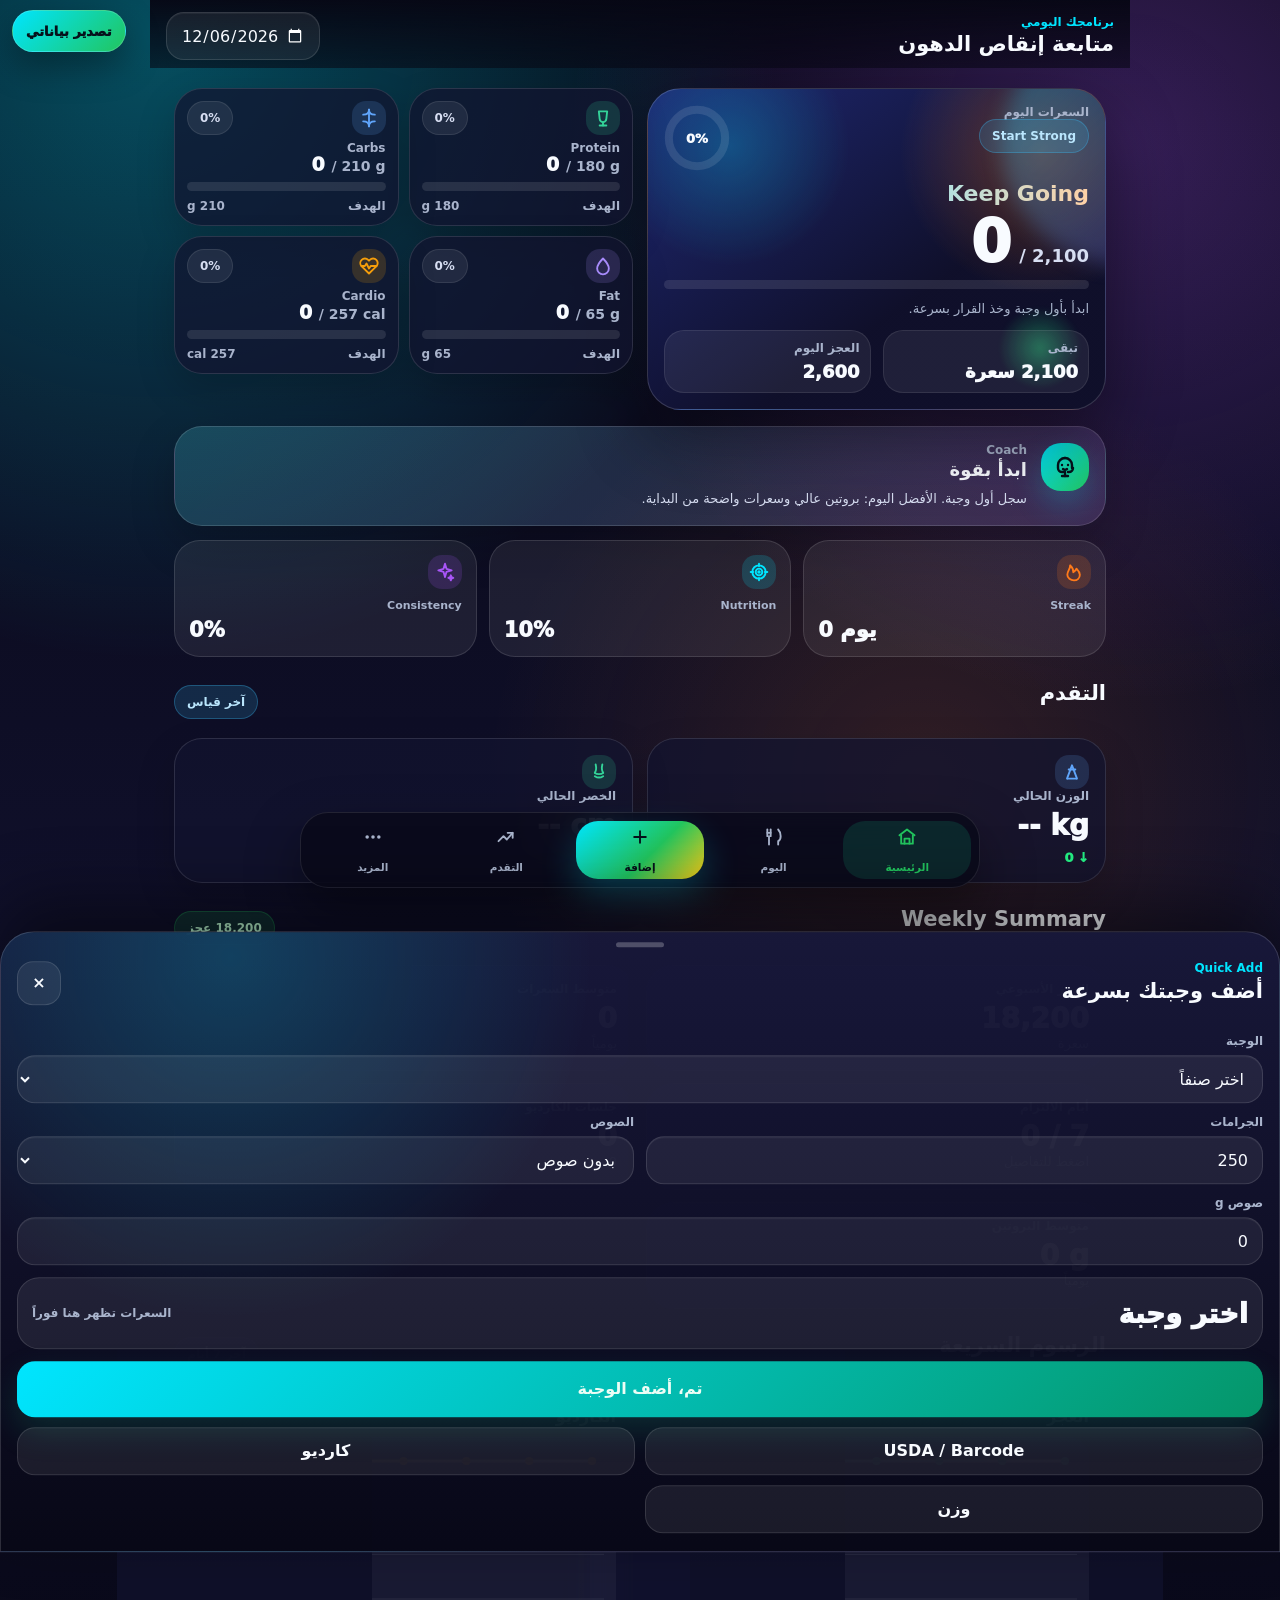
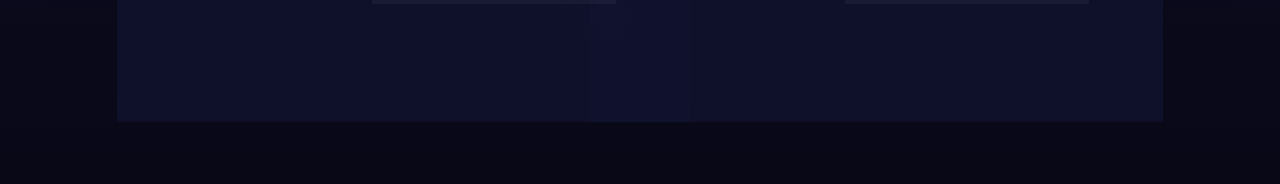
==== index.html @ 45a2acde "Add safe backup replace import" ====
<!doctype html>
<html lang="ar" dir="rtl">
  <head>
    <meta charset="UTF-8" />
    <meta name="viewport" content="width=device-width, initial-scale=1.0" />
    <meta name="theme-color" content="#070714" />
    <meta name="apple-mobile-web-app-capable" content="yes" />
    <meta name="apple-mobile-web-app-title" content="Fat Loss Coach" />
    <title>متابعة إنقاص الدهون</title>
    <link rel="manifest" href="./manifest.webmanifest" />
    <link rel="stylesheet" href="./styles.css?v=safe-replace-import-1" />
    <style>
      .emergency-export {
        position: fixed;
        top: max(10px, env(safe-area-inset-top));
        left: 12px;
        z-index: 20;
        min-height: 42px;
        border: 1px solid rgba(255, 255, 255, 0.18);
        border-radius: 999px;
        padding: 9px 13px;
        background: linear-gradient(135deg, #00e5ff, #22c55e);
        color: #06111b;
        font: inherit;
        font-size: 13px;
        font-weight: 950;
        box-shadow: 0 14px 34px rgba(0, 0, 0, 0.34);
      }
    </style>
  </head>
  <body>
    <button id="emergencyExportBtn" class="emergency-export" type="button">تصدير بياناتي</button>
    <div class="app-shell">
      <header class="topbar">
        <div>
          <p class="eyebrow">برنامجك اليومي</p>
          <h1>متابعة إنقاص الدهون</h1>
        </div>
        <input id="activeDate" class="date-picker" type="date" />
      </header>

      <main>
        <section id="dashboard" class="view active"></section>
        <section id="food-log" class="view"></section>
        <section id="add" class="view"></section>
        <section id="progress" class="view"></section>
        <section id="settings" class="view"></section>
        <section id="ai-coach" class="view"></section>
      </main>

      <nav class="bottom-nav" aria-label="التنقل الرئيسي">
        <button class="nav-item active" data-view="dashboard" title="الرئيسية">
          <span data-icon="home"></span><small>الرئيسية</small>
        </button>
        <button class="nav-item" data-view="food-log" title="الأكل">
          <span data-icon="utensils"></span><small>اليوم</small>
        </button>
        <button class="nav-item add-tab" data-action="open-quick-add" title="إضافة">
          <span data-icon="plus"></span><small>إضافة</small>
        </button>
        <button class="nav-item" data-view="progress" title="التقدم">
          <span data-icon="trending"></span><small>التقدم</small>
        </button>
        <button class="nav-item" data-view="settings" title="الإعدادات">
          <span data-icon="more"></span><small>المزيد</small>
        </button>
      </nav>
    </div>

    <div class="sheet-backdrop" id="quickAddBackdrop" aria-hidden="true"></div>
    <aside class="quick-sheet" id="quickAddSheet" aria-label="إضافة سريعة">
      <div class="sheet-handle"></div>
      <div class="sheet-head">
        <div>
          <p class="eyebrow">Quick Add</p>
          <h2>أضف وجبتك بسرعة</h2>
        </div>
        <button class="btn icon secondary" type="button" data-action="close-quick-add" title="إغلاق">×</button>
      </div>
      <form id="quickFoodForm" class="sheet-form">
        <div class="field">
          <label>الوجبة</label>
          <select class="select" name="source" id="quickSource"></select>
        </div>
        <div class="two-cols">
          <div class="field">
            <label>الجرامات</label>
            <input class="input quick-grams" name="grams" type="number" min="1" step="1" value="250" />
          </div>
          <div class="field">
            <label>الصوص</label>
            <select class="select" name="sauceId" id="quickSauce"></select>
          </div>
        </div>
        <div class="field">
          <label>صوص g</label>
          <input class="input" name="sauceGrams" type="number" min="0" step="1" value="0" />
        </div>
        <div class="quick-preview" id="quickPreview"></div>
        <button class="btn sheet-primary" type="submit">تم، أضف الوجبة</button>
      </form>
      <div class="sheet-shortcuts">
        <button class="btn secondary" type="button" data-action="quick-food-search">USDA / Barcode</button>
        <button class="btn secondary" type="button" data-action="quick-cardio">كارديو</button>
        <button class="btn secondary" type="button" data-action="quick-weight">وزن</button>
      </div>
    </aside>

    <template id="cardTemplate">
      <article class="metric-card">
        <span class="metric-label"></span>
        <strong class="metric-value"></strong>
        <small class="metric-note"></small>
      </article>
    </template>

    <script src="./services/usda.service.js"></script>
    <script src="./services/barcode.service.js"></script>
    <script src="./services/openai.service.js"></script>
    <script>
      (function setupEmergencyExport() {
        const STORAGE_KEY = "fatLossDashboard.v1";
        const SETTINGS_KEY = "fatLossDashboard.settings.v1";
        const BACKUP_KEY = "fatLossDashboard.backups.v1";
        const button = document.getElementById("emergencyExportBtn");

        function safeParse(raw) {
          try {
            return raw ? JSON.parse(raw) : null;
          } catch {
            return null;
          }
        }

        function countItems(state, key) {
          return Array.isArray(state?.[key]) ? state[key].length : 0;
        }

        function buildEmergencyPayload() {
          const state = safeParse(localStorage.getItem(STORAGE_KEY));
          const settings = safeParse(localStorage.getItem(SETTINGS_KEY));
          const backups = safeParse(localStorage.getItem(BACKUP_KEY));
          const rawLocalStorage = {};
          for (let index = 0; index < localStorage.length; index += 1) {
            const key = localStorage.key(index);
            if (key && key.includes("fatLossDashboard")) rawLocalStorage[key] = localStorage.getItem(key);
          }
          return {
            app: "healthtrackker",
            exportType: "emergency-home-screen-export",
            exportedAt: new Date().toISOString(),
            origin: location.origin,
            counts: {
              foods: countItems(state, "foods"),
              sauces: countItems(state, "sauces"),
              meals: countItems(state, "meals"),
              foodLogs: countItems(state, "foodLogs"),
              cardioLogs: countItems(state, "cardioLogs"),
              progressLogs: countItems(state, "progressLogs"),
              savedDays: countItems(state, "savedDays")
            },
            state,
            settings,
            backups,
            rawLocalStorage
          };
        }

        function downloadText(filename, text) {
          const blob = new Blob([text], { type: "application/json" });
          const url = URL.createObjectURL(blob);
          const link = document.createElement("a");
          link.href = url;
          link.download = filename;
          document.body.appendChild(link);
          link.click();
          link.remove();
          URL.revokeObjectURL(url);
        }

        async function copyText(text) {
          try {
            await navigator.clipboard.writeText(text);
            alert("تم نسخ بياناتك. أرسلها الآن.");
          } catch {
            const textarea = document.createElement("textarea");
            textarea.value = text;
            document.body.appendChild(textarea);
            textarea.focus();
            textarea.select();
            document.execCommand("copy");
            textarea.remove();
            alert("تم تجهيز بياناتك للنسخ.");
          }
        }

        button?.addEventListener("click", async () => {
          const payload = buildEmergencyPayload();
          const total = payload.counts.foodLogs + payload.counts.cardioLogs + payload.counts.progressLogs + payload.counts.meals;
          const text = JSON.stringify(payload, null, 2);
          const filename = `healthtrackker-emergency-${new Date().toISOString().slice(0, 10)}.json`;

          if (!payload.state || total === 0) {
            alert("هذا المكان لا يحتوي بيانات محفوظة. افتح الزر من أيقونة التطبيق التي تظهر فيها بياناتك.");
            return;
          }

          const file = new File([text], filename, { type: "application/json" });
          if (navigator.canShare?.({ files: [file] })) {
            try {
              await navigator.share({ title: "Healthtrackker backup", text: "نسخة بيانات Healthtrackker", files: [file] });
              return;
            } catch {}
          }

          try {
            downloadText(filename, text);
          } catch {
            await copyText(text);
          }
        });
      })();
    </script>
    <script>
      Promise.all([
        "serviceWorker" in navigator
          ? navigator.serviceWorker.getRegistrations().then((registrations) => Promise.all(registrations.map((registration) => registration.unregister())))
          : Promise.resolve(),
        "caches" in window
          ? caches.keys().then((keys) => Promise.all(keys.map((key) => caches.delete(key))))
          : Promise.resolve()
      ]).then(() => {
        if (navigator.serviceWorker?.controller && !sessionStorage.getItem("cache-cleared-once")) {
          sessionStorage.setItem("cache-cleared-once", "1");
          location.reload();
        }
      }).catch(() => {});
    </script>
    <script src="./app.js?v=safe-replace-import-1"></script>
  </body>
</html>
---- styles.css ----
:root {
  color-scheme: dark;
  --bg: #070714;
  --surface: #111126;
  --surface-2: #171735;
  --surface-3: #20204a;
  --card: rgba(18, 20, 48, 0.72);
  --card-strong: rgba(20, 22, 56, 0.88);
  --ink: #f8fbff;
  --muted: #a9b4cc;
  --soft: #d7def2;
  --line: rgba(255, 255, 255, 0.12);
  --primary: #00e5ff;
  --primary-2: #22c55e;
  --accent: #3b82f6;
  --violet: #a855f7;
  --amber: #ff7a1a;
  --red: #ff3b6b;
  --good: #24f285;
  --info: #38bdf8;
  --shadow: 0 28px 70px rgba(0, 0, 0, 0.42);
  --radius: 28px;
  --radius-sm: 18px;
  --space-1: 8px;
  --space-2: 16px;
  --space-3: 24px;
  --space-4: 32px;
}

* {
  box-sizing: border-box;
}

html {
  background: var(--bg);
}

body {
  margin: 0;
  min-height: 100vh;
  background:
    radial-gradient(circle at 12% 2%, rgba(0, 229, 255, 0.32), transparent 30%),
    radial-gradient(circle at 88% 8%, rgba(168, 85, 247, 0.28), transparent 28%),
    radial-gradient(circle at 72% 44%, rgba(255, 122, 26, 0.15), transparent 32%),
    linear-gradient(180deg, #070714 0%, #10102b 52%, #080817 100%);
  color: var(--ink);
  font-family: Inter, ui-sans-serif, system-ui, -apple-system, BlinkMacSystemFont, "Segoe UI", Tahoma, Arial, sans-serif;
  letter-spacing: 0;
  -webkit-font-smoothing: antialiased;
}

button,
input,
select,
textarea {
  font: inherit;
  min-width: 0;
}

button {
  cursor: pointer;
}

.app-shell {
  min-height: 100vh;
  padding-bottom: 104px;
}

.topbar {
  position: sticky;
  top: 0;
  z-index: 4;
  display: flex;
  align-items: center;
  justify-content: space-between;
  gap: var(--space-2);
  padding: 12px var(--space-2) 8px;
  background: linear-gradient(180deg, rgba(7, 7, 20, 0.96), rgba(7, 7, 20, 0.58));
  backdrop-filter: blur(22px);
}

.eyebrow {
  margin: 0 0 4px;
  color: var(--primary);
  font-size: 12px;
  font-weight: 800;
}

h1,
h2,
h3,
p {
  margin-top: 0;
}

h1 {
  margin-bottom: 0;
  font-size: 21px;
  line-height: 1.12;
  font-weight: 900;
}

h2 {
  margin-bottom: var(--space-2);
  font-size: 21px;
  line-height: 1.2;
  font-weight: 900;
}

h3 {
  margin-bottom: 12px;
  font-size: 16px;
  line-height: 1.25;
  font-weight: 900;
}

.date-picker,
.input,
.select,
.textarea {
  width: 100%;
  max-width: 100%;
  min-height: 48px;
  border: 1px solid var(--line);
  border-radius: var(--radius-sm);
  background: rgba(255, 255, 255, 0.07);
  color: var(--ink);
  padding: 12px 14px;
  outline: none;
  box-shadow: inset 0 1px 0 rgba(255, 255, 255, 0.05);
  transition: border-color 180ms ease, box-shadow 180ms ease, background 180ms ease;
}

.input[type="file"] {
  min-height: auto;
  padding: 10px;
  line-height: 1.35;
}

.date-picker:focus,
.input:focus,
.select:focus,
.textarea:focus {
  border-color: rgba(52, 211, 153, 0.72);
  box-shadow: 0 0 0 4px rgba(16, 185, 129, 0.15);
}

.date-picker {
  max-width: 154px;
  color-scheme: dark;
}

.select option {
  background: #0d1b18;
}

.textarea {
  min-height: 84px;
  resize: vertical;
}

.view {
  display: none;
  padding: 10px var(--space-2) var(--space-3);
  animation: viewIn 260ms ease both;
}

.view.active {
  display: block;
}

@keyframes viewIn {
  from {
    opacity: 0;
    transform: translateY(8px);
  }
  to {
    opacity: 1;
    transform: translateY(0);
  }
}

.section-title,
.split-title {
  display: flex;
  align-items: center;
  justify-content: space-between;
  gap: var(--space-2);
  margin-top: var(--space-3);
}

.section-title:first-child,
.split-title:first-child {
  margin-top: 0;
}

.section-kicker {
  margin: -8px 0 14px;
  color: var(--muted);
  font-size: 13px;
  line-height: 1.55;
}

.hero-card {
  position: relative;
  overflow: hidden;
  min-height: 232px;
  padding: 16px;
  border: 1px solid rgba(255, 255, 255, 0.16);
  border-radius: 34px;
  background:
    radial-gradient(circle at 18% 18%, rgba(0, 229, 255, 0.24), transparent 26%),
    radial-gradient(circle at 86% 20%, rgba(255, 122, 26, 0.32), transparent 30%),
    linear-gradient(145deg, rgba(31, 41, 118, 0.96), rgba(15, 15, 42, 0.96) 62%),
    var(--card-strong);
  box-shadow: var(--shadow);
}

button.hero-card,
button.macro-card,
button.score-card,
button.mini-card {
  width: 100%;
  color: inherit;
  font: inherit;
  text-align: inherit;
  appearance: none;
}

.insight-trigger {
  transition: transform 160ms ease, border-color 160ms ease, background 160ms ease;
}

.insight-trigger:hover {
  transform: translateY(-2px);
  border-color: rgba(52, 211, 153, 0.45);
}

.hero-card::before {
  content: "";
  position: absolute;
  inset: -20% -30% auto auto;
  width: 240px;
  height: 240px;
  border-radius: 999px;
  background: linear-gradient(135deg, rgba(0, 229, 255, 0.28), rgba(168, 85, 247, 0.24));
  filter: blur(10px);
}

.hero-top {
  position: relative;
  z-index: 1;
  display: flex;
  align-items: flex-start;
  justify-content: space-between;
  gap: 14px;
}

.hero-label,
.metric-label,
.field label {
  display: block;
  color: var(--muted);
  font-size: 12px;
  font-weight: 850;
}

.hero-value {
  position: relative;
  z-index: 1;
  display: flex;
  align-items: baseline;
  gap: 8px;
  margin: 10px 0 10px;
  direction: ltr;
  justify-content: flex-end;
}

.hero-value strong {
  font-size: clamp(42px, 12vw, 58px);
  line-height: 0.95;
  font-weight: 950;
  font-variant-numeric: tabular-nums;
}

.hero-value span {
  color: var(--soft);
  font-size: 18px;
  font-weight: 850;
}

.hero-bar,
.progress-track {
  position: relative;
  overflow: hidden;
  height: 9px;
  border-radius: 999px;
  background: rgba(255, 255, 255, 0.1);
}

.hero-fill,
.progress-fill {
  position: absolute;
  inset-block: 0;
  right: 0;
  width: var(--value, 0%);
  max-width: 100%;
  border-radius: inherit;
  background: linear-gradient(90deg, var(--primary), var(--primary-2));
  animation: growBar 800ms cubic-bezier(0.2, 0.7, 0.2, 1) both;
}

.hero-meta {
  position: relative;
  z-index: 1;
  display: grid;
  grid-template-columns: 1fr 1fr;
  gap: 12px;
  margin-top: 10px;
}

.hero-meta div {
  padding: 10px;
  border: 1px solid rgba(255, 255, 255, 0.09);
  border-radius: 20px;
  background: rgba(255, 255, 255, 0.07);
}

.hero-meta small {
  display: block;
  color: var(--muted);
  font-size: 12px;
  font-weight: 800;
}

.hero-meta strong {
  display: block;
  margin-top: 6px;
  font-size: 18px;
  font-weight: 950;
  font-variant-numeric: tabular-nums;
}

.energy-glow {
  position: absolute;
  inset: auto 22px 18px auto;
  width: 86px;
  height: 86px;
  border-radius: 999px;
  background: radial-gradient(circle, rgba(36, 242, 133, 0.38), transparent 68%);
  filter: blur(2px);
  animation: pulseGlow 2600ms ease-in-out infinite;
}

.hero-motivation {
  position: relative;
  z-index: 1;
  margin: 10px 0 -2px;
  font-size: 22px;
  background: linear-gradient(90deg, #fff, #8be9ff 48%, #ffd1a6);
  -webkit-background-clip: text;
  color: transparent;
}

.hero-ring-wrap {
  position: relative;
  display: grid;
  place-items: center;
}

.hero-ring-wrap strong {
  position: absolute;
  font-size: 13px;
  font-weight: 950;
}

.status-badge,
.pill {
  display: inline-flex;
  align-items: center;
  justify-content: center;
  gap: 7px;
  min-height: 34px;
  white-space: nowrap;
  border: 1px solid rgba(255, 255, 255, 0.09);
  border-radius: 999px;
  padding: 7px 12px;
  background: rgba(255, 255, 255, 0.08);
  color: var(--soft);
  font-size: 12px;
  font-weight: 900;
}

.status-badge.good,
.pill.good {
  color: #bbf7d0;
  background: rgba(34, 197, 94, 0.16);
  border-color: rgba(34, 197, 94, 0.28);
}

.status-badge.warn,
.pill.warn {
  color: #fde68a;
  background: rgba(245, 158, 11, 0.16);
  border-color: rgba(245, 158, 11, 0.3);
}

.status-badge.bad,
.pill.bad {
  color: #fecdd3;
  background: rgba(251, 113, 133, 0.17);
  border-color: rgba(251, 113, 133, 0.3);
}

.status-badge.info,
.pill.info {
  color: #bae6fd;
  background: rgba(56, 189, 248, 0.16);
  border-color: rgba(56, 189, 248, 0.3);
}

.ring {
  width: 66px;
  height: 66px;
  transform: rotate(-90deg);
}

.ring circle {
  fill: none;
  stroke-width: 10;
  stroke-linecap: round;
}

.ring-bg {
  stroke: rgba(255, 255, 255, 0.11);
}

.ring-value {
  stroke: var(--primary-2);
  stroke-dasharray: 220;
  stroke-dashoffset: calc(220 - (220 * var(--ring, 0)) / 100);
  animation: ringIn 900ms cubic-bezier(0.2, 0.7, 0.2, 1) both;
}

.macro-grid {
  display: grid;
  grid-template-columns: repeat(2, minmax(0, 1fr));
  gap: 10px;
  margin-top: 10px;
}

.macro-card,
.panel,
.list-item,
.mini-card,
.chart-card {
  border: 1px solid var(--line);
  border-radius: var(--radius);
  background: var(--card);
  box-shadow: 0 16px 38px rgba(0, 0, 0, 0.18);
  backdrop-filter: blur(18px);
}

.macro-card {
  min-height: 112px;
  padding: 12px;
}

.macro-head {
  display: flex;
  align-items: center;
  justify-content: space-between;
  gap: 10px;
  margin-bottom: 6px;
}

.icon-bubble {
  display: inline-grid;
  place-items: center;
  width: 34px;
  height: 34px;
  border-radius: 14px;
  color: var(--icon-color, var(--primary-2));
  background: color-mix(in srgb, var(--icon-color, var(--primary-2)) 17%, transparent);
}

.icon-bubble svg,
.nav-item svg,
.quick-action svg {
  width: 20px;
  height: 20px;
  stroke-width: 2.25;
}

.macro-value {
  margin: 0 0 8px;
  font-size: 19px;
  line-height: 1;
  font-weight: 950;
  font-variant-numeric: tabular-nums;
  direction: ltr;
  text-align: right;
}

.macro-value span {
  color: var(--muted);
  font-size: 14px;
  font-weight: 850;
}

.macro-foot {
  display: flex;
  align-items: center;
  justify-content: space-between;
  gap: 8px;
  margin-top: 8px;
  color: var(--muted);
  font-size: 12px;
  font-weight: 850;
}

.progress-fill.protein {
  background: linear-gradient(90deg, #24f285, #00e5ff);
}

.progress-fill.carbs {
  background: linear-gradient(90deg, #3b82f6, #00e5ff);
}

.progress-fill.fat {
  background: linear-gradient(90deg, #a855f7, #d8b4fe);
}

.progress-fill.cardio {
  background: linear-gradient(90deg, #ff7a1a, #facc15);
}

.coach-card {
  display: grid;
  grid-template-columns: auto 1fr;
  gap: 14px;
  margin-top: 16px;
  padding: 16px;
  border: 1px solid rgba(255, 255, 255, 0.14);
  border-radius: 28px;
  background:
    linear-gradient(135deg, rgba(0, 229, 255, 0.12), rgba(168, 85, 247, 0.1)),
    rgba(255, 255, 255, 0.07);
  box-shadow: 0 18px 44px rgba(0, 0, 0, 0.22);
}

.coach-card h3 {
  margin: 2px 0 6px;
  font-size: 18px;
}

.coach-card p {
  margin: 0;
  color: var(--soft);
  font-size: 13px;
  line-height: 1.65;
}

.coach-avatar {
  display: grid;
  place-items: center;
  width: 48px;
  height: 48px;
  border-radius: 20px;
  color: #06111b;
  background: linear-gradient(135deg, var(--primary), var(--primary-2));
  box-shadow: 0 14px 30px rgba(0, 229, 255, 0.22);
}

.coach-avatar svg {
  width: 24px;
  height: 24px;
  stroke-width: 2.4;
}

.score-strip {
  display: grid;
  grid-template-columns: repeat(3, minmax(0, 1fr));
  gap: 12px;
  margin-top: 14px;
}

.score-card {
  min-height: 116px;
  padding: 14px;
  border: 1px solid var(--line);
  border-radius: 26px;
  background: rgba(255, 255, 255, 0.07);
}

.score-card small {
  display: block;
  margin-top: 10px;
  color: var(--muted);
  font-size: 11px;
  font-weight: 900;
}

.score-card strong {
  display: block;
  margin-top: 6px;
  font-size: 21px;
  font-weight: 950;
  direction: ltr;
}

.score-card.orange .icon-bubble { --icon-color: #ff7a1a; }
.score-card.blue .icon-bubble { --icon-color: #00e5ff; }
.score-card.purple .icon-bubble { --icon-color: #a855f7; }

.progress-section {
  display: grid;
  grid-template-columns: 1fr 1fr;
  gap: 14px;
  margin-top: 16px;
}

.mini-card {
  min-height: 118px;
  padding: 16px;
}

.mini-card small {
  display: block;
  color: var(--muted);
  font-size: 12px;
  font-weight: 850;
}

.mini-card strong {
  display: block;
  margin-top: 9px;
  font-size: 28px;
  line-height: 1;
  font-weight: 950;
  font-variant-numeric: tabular-nums;
  direction: ltr;
  text-align: right;
}

.trend {
  display: inline-flex;
  align-items: center;
  gap: 4px;
  margin-top: 10px;
  font-size: 13px;
  font-weight: 950;
}

.trend.down.good,
.trend.up.good {
  color: var(--good);
}

.trend.down.bad,
.trend.up.bad {
  color: var(--red);
}

.weekly-strip {
  display: grid;
  grid-template-columns: repeat(2, minmax(0, 1fr));
  gap: 12px;
  margin-top: 16px;
}

.weekly-strip .mini-card {
  min-height: 102px;
}

.panel {
  margin-top: var(--space-2);
  padding: var(--space-2);
}

.subform {
  margin-top: 14px;
  padding-top: 14px;
  border-top: 1px solid var(--line);
}

.chart-row {
  display: grid;
  grid-template-columns: 1fr;
  gap: 14px;
  margin-top: 16px;
}

.chart-card {
  padding: 16px;
}

.chart-card h3 {
  margin-bottom: 10px;
}

.chart {
  width: 100%;
  height: 190px;
  border: 0;
  border-radius: 22px;
  background: rgba(255, 255, 255, 0.045);
}

.field-grid {
  display: grid;
  grid-template-columns: 1fr;
  gap: 12px;
}

.field {
  display: grid;
  gap: 7px;
  min-width: 0;
}

.two-cols {
  display: grid;
  grid-template-columns: 1fr;
  gap: 12px;
}

.actions,
.quick-actions {
  display: flex;
  flex-wrap: wrap;
  gap: 10px;
  margin-top: 14px;
}

.actions .btn {
  flex: 1 1 140px;
}

.btn,
.quick-action {
  min-width: 0;
  min-height: 48px;
  border: 0;
  border-radius: 18px;
  padding: 12px 16px;
  background: linear-gradient(135deg, var(--primary), #059669);
  color: #ecfdf5;
  font-weight: 900;
  line-height: 1.25;
  text-align: center;
  overflow-wrap: anywhere;
  box-shadow: 0 14px 32px rgba(16, 185, 129, 0.18);
  transition: transform 160ms ease, filter 160ms ease;
}

.btn:hover,
.quick-action:hover {
  transform: translateY(-1px);
}

.btn.secondary,
.quick-action.secondary {
  border: 1px solid var(--line);
  background: rgba(255, 255, 255, 0.075);
  color: var(--ink);
  box-shadow: none;
}

.btn.danger {
  background: linear-gradient(135deg, #fb7185, #e11d48);
  color: #fff1f2;
}

.btn.icon {
  display: inline-grid;
  place-items: center;
  width: 44px;
  min-height: 44px;
  padding: 0;
  border-radius: 16px;
}

.quick-actions {
  display: grid;
  grid-template-columns: repeat(3, minmax(0, 1fr));
}

.quick-action {
  display: grid;
  place-items: center;
  gap: 8px;
  min-height: 92px;
  text-align: center;
}

.quick-action span {
  display: grid;
  place-items: center;
}

.pill-row {
  display: flex;
  gap: 8px;
  overflow-x: auto;
  padding-bottom: 4px;
}

.list {
  display: grid;
  gap: 12px;
  margin-top: 14px;
}

.list-item {
  padding: 16px;
}

.meal-card {
  background:
    linear-gradient(135deg, rgba(255, 255, 255, 0.09), rgba(255, 255, 255, 0.035)),
    var(--card);
}

.item-head {
  display: flex;
  align-items: flex-start;
  justify-content: space-between;
  flex-wrap: wrap;
  gap: 12px;
}

.item-head > div {
  min-width: 0;
  flex: 1 1 180px;
}

.item-title {
  margin: 0 0 7px;
  font-size: 16px;
  font-weight: 950;
  overflow-wrap: anywhere;
}

.item-meta {
  margin: 0;
  color: var(--muted);
  font-size: 13px;
  line-height: 1.65;
  overflow-wrap: anywhere;
}

.meal-macros {
  display: flex;
  flex-wrap: wrap;
  gap: 8px;
  margin-top: 12px;
}

.compact-note {
  margin: 10px 0 0;
  color: var(--muted);
  font-size: 13px;
  line-height: 1.6;
}

.insight-summary {
  display: grid;
  grid-template-columns: 1fr;
  gap: 10px;
  margin-top: 12px;
}

.insight-days .insight-day.good {
  border-color: rgba(34, 197, 94, 0.28);
}

.insight-days .insight-day.warn {
  border-color: rgba(245, 158, 11, 0.28);
}

.meal-groups {
  display: grid;
  gap: 14px;
  margin-top: 16px;
}

.meal-group {
  border: 1px solid var(--line);
  border-radius: var(--radius);
  background: rgba(255, 255, 255, 0.045);
  padding: 12px;
}

.meal-group-title {
  display: flex;
  align-items: center;
  justify-content: space-between;
  gap: 10px;
}

.meal-group-title h3 {
  margin: 0;
}

.meal-group-list {
  margin-top: 10px;
}

.empty-slot {
  opacity: 0.7;
  background: rgba(255, 255, 255, 0.035);
}

.report-box {
  min-height: 360px;
  direction: rtl;
  white-space: pre-wrap;
}

.alert-list {
  display: grid;
  gap: 10px;
  margin-top: 14px;
}

.alert {
  border: 1px solid var(--line);
  border-radius: 20px;
  padding: 12px 14px;
  background: rgba(255, 255, 255, 0.07);
  font-size: 13px;
  font-weight: 850;
  line-height: 1.55;
}

.alert.good {
  color: #bbf7d0;
  border-color: rgba(34, 197, 94, 0.24);
  background: rgba(34, 197, 94, 0.12);
}

.alert.warn {
  color: #fde68a;
  border-color: rgba(245, 158, 11, 0.24);
  background: rgba(245, 158, 11, 0.12);
}

.alert.bad {
  color: #fecdd3;
  border-color: rgba(251, 113, 133, 0.24);
  background: rgba(251, 113, 133, 0.12);
}

.more-stack {
  display: grid;
  gap: 14px;
}

.details-card summary {
  cursor: pointer;
  list-style: none;
  font-size: 17px;
  font-weight: 950;
}

.details-card summary::-webkit-details-marker {
  display: none;
}

.details-card summary::after {
  content: "+";
  float: left;
  color: var(--primary-2);
}

.details-card[open] summary::after {
  content: "-";
}

.photo-thumb {
  width: 72px;
  height: 72px;
  object-fit: cover;
  border-radius: 20px;
  border: 1px solid var(--line);
}

.progress-tabs {
  display: grid;
  grid-template-columns: 1fr 1fr;
  gap: 8px;
  margin: 14px 0;
  padding: 6px;
  border: 1px solid var(--line);
  border-radius: 22px;
  background: rgba(255, 255, 255, 0.06);
}

.progress-tabs button {
  min-height: 42px;
  border: 0;
  border-radius: 17px;
  background: transparent;
  color: var(--muted);
  font-weight: 900;
}

.progress-tabs button.active {
  color: #06111b;
  background: linear-gradient(135deg, var(--primary), var(--primary-2));
}

.photo-compare {
  overflow: hidden;
}

.compare-frame {
  position: relative;
  overflow: hidden;
  height: 420px;
  border-radius: 28px;
  background: rgba(255, 255, 255, 0.06);
}

.compare-frame img,
.after-layer img {
  width: 100%;
  height: 100%;
  object-fit: cover;
  display: block;
}

.after-layer {
  position: absolute;
  inset: 0;
  width: var(--compare, 50%);
  overflow: hidden;
  border-left: 2px solid rgba(255, 255, 255, 0.85);
}

.compare-label {
  position: absolute;
  top: 14px;
  z-index: 2;
  border-radius: 999px;
  padding: 7px 10px;
  background: rgba(0, 0, 0, 0.42);
  color: #fff;
  font-size: 12px;
  font-weight: 950;
}

.compare-label.before {
  right: 14px;
}

.compare-label.after {
  left: 14px;
}

.compare-slider {
  width: 100%;
  accent-color: var(--primary);
  margin-top: 14px;
}

.photo-placeholder {
  display: grid;
  place-items: center;
  gap: 8px;
  min-height: 260px;
  border: 1px dashed rgba(255, 255, 255, 0.18);
  border-radius: 28px;
  color: var(--muted);
}

.photo-placeholder svg {
  width: 42px;
  height: 42px;
  color: var(--primary);
}

.photo-placeholder strong {
  color: var(--ink);
}

.photo-timeline {
  display: grid;
  gap: 14px;
  margin-top: 16px;
}

.photo-session {
  padding: 16px;
  border: 1px solid var(--line);
  border-radius: 28px;
  background: rgba(255, 255, 255, 0.07);
}

.photo-grid {
  display: grid;
  grid-template-columns: repeat(3, 1fr);
  gap: 8px;
  margin-top: 12px;
}

.photo-grid figure {
  margin: 0;
  overflow: hidden;
  min-height: 132px;
  border-radius: 18px;
  background: rgba(255, 255, 255, 0.06);
}

.photo-grid img {
  width: 100%;
  height: 132px;
  object-fit: cover;
  display: block;
}

.photo-grid figcaption,
.empty-shot span {
  display: block;
  padding: 7px;
  color: var(--muted);
  font-size: 11px;
  text-align: center;
  font-weight: 900;
}

.empty-shot {
  display: grid;
  place-items: center;
}

.sheet-backdrop {
  position: fixed;
  inset: 0;
  z-index: 8;
  pointer-events: none;
  background: rgba(2, 6, 23, 0);
  transition: background 220ms ease;
}

.quick-sheet {
  position: fixed;
  right: 0;
  bottom: 0;
  left: 0;
  z-index: 9;
  max-height: 88vh;
  padding: 10px 16px max(18px, env(safe-area-inset-bottom));
  border: 1px solid rgba(255, 255, 255, 0.15);
  border-radius: 34px 34px 0 0;
  background:
    radial-gradient(circle at 18% 4%, rgba(0, 229, 255, 0.2), transparent 30%),
    linear-gradient(180deg, rgba(24, 24, 58, 0.98), rgba(8, 8, 23, 0.98));
  box-shadow: 0 -28px 70px rgba(0, 0, 0, 0.48);
  transform: translateY(105%);
  transition: transform 260ms cubic-bezier(0.2, 0.7, 0.2, 1);
}

.sheet-open .sheet-backdrop {
  pointer-events: auto;
  background: rgba(2, 6, 23, 0.62);
}

.sheet-open .quick-sheet {
  transform: translateY(0);
}

.sheet-handle {
  width: 48px;
  height: 5px;
  margin: 0 auto 14px;
  border-radius: 999px;
  background: rgba(255, 255, 255, 0.24);
}

.sheet-head {
  display: flex;
  justify-content: space-between;
  gap: 12px;
  align-items: flex-start;
}

.sheet-form {
  display: grid;
  gap: 12px;
  margin-top: 14px;
}

.quick-preview {
  display: flex;
  align-items: center;
  justify-content: space-between;
  gap: 12px;
  min-height: 72px;
  padding: 14px;
  border: 1px solid var(--line);
  border-radius: 22px;
  background: rgba(255, 255, 255, 0.08);
}

.quick-preview strong {
  font-size: 27px;
  font-weight: 950;
}

.quick-preview span {
  color: var(--muted);
  font-size: 12px;
  font-weight: 850;
}

.sheet-primary {
  min-height: 56px;
  font-size: 16px;
}

.sheet-shortcuts {
  display: grid;
  grid-template-columns: 1fr 1fr;
  gap: 10px;
  margin-top: 10px;
}

.api-panel {
  background:
    linear-gradient(135deg, rgba(0, 229, 255, 0.08), rgba(168, 85, 247, 0.08)),
    var(--card);
}

.api-state {
  display: flex;
  align-items: center;
  gap: 8px;
  min-height: 42px;
  margin-top: 10px;
  color: var(--muted);
  font-size: 13px;
  font-weight: 850;
}

.api-results {
  display: grid;
  gap: 10px;
  margin-top: 12px;
}

.import-card {
  display: grid;
  grid-template-columns: 1fr;
  gap: 12px;
  align-items: center;
  padding: 14px;
  border: 1px solid var(--line);
  border-radius: 22px;
  background: rgba(255, 255, 255, 0.07);
}

.manual-import {
  grid-template-columns: 1fr;
}

.scanner-box {
  position: relative;
  overflow: hidden;
  min-height: 180px;
  margin: 10px 0 12px;
  border: 1px solid var(--line);
  border-radius: 26px;
  background:
    linear-gradient(135deg, rgba(0, 229, 255, 0.09), rgba(255, 122, 26, 0.08)),
    rgba(255, 255, 255, 0.05);
}

.scanner-box video {
  width: 100%;
  max-height: 240px;
  object-fit: cover;
  display: block;
}

.scanner-box .api-state {
  position: absolute;
  right: 12px;
  bottom: 12px;
  left: 12px;
  min-height: 40px;
  padding: 8px 10px;
  border-radius: 16px;
  background: rgba(0, 0, 0, 0.42);
  color: var(--ink);
}

.loader {
  width: 16px;
  height: 16px;
  border: 2px solid rgba(255, 255, 255, 0.24);
  border-top-color: var(--primary);
  border-radius: 999px;
  animation: spin 800ms linear infinite;
}

.coach-command-grid {
  display: grid;
  grid-template-columns: repeat(2, minmax(0, 1fr));
  gap: 12px;
}

.ai-response {
  align-items: start;
}

.ai-response p {
  white-space: pre-wrap;
}

@keyframes spin {
  to { transform: rotate(360deg); }
}

.bottom-nav {
  position: fixed;
  right: 12px;
  bottom: 12px;
  left: 12px;
  z-index: 5;
  display: grid;
  grid-template-columns: repeat(5, minmax(0, 1fr));
  gap: 6px;
  padding: 8px;
  border: 1px solid rgba(255, 255, 255, 0.1);
  border-radius: 28px;
  background: rgba(10, 10, 26, 0.86);
  box-shadow: 0 22px 54px rgba(0, 0, 0, 0.38);
  backdrop-filter: blur(22px);
}

.nav-item {
  display: grid;
  place-items: center;
  gap: 4px;
  min-height: 58px;
  border: 0;
  border-radius: 22px;
  background: transparent;
  color: var(--muted);
  transition: background 180ms ease, color 180ms ease, transform 180ms ease;
}

.nav-item span {
  display: grid;
  place-items: center;
}

.nav-item small {
  font-size: 10.5px;
  font-weight: 900;
}

.nav-item.active {
  background: rgba(16, 185, 129, 0.16);
  color: var(--primary-2);
}

.nav-item.add-tab {
  color: #06111b;
  background: linear-gradient(135deg, var(--primary), var(--primary-2) 58%, #facc15);
  box-shadow: 0 16px 36px rgba(0, 229, 255, 0.24);
}

.nav-item.add-tab.active {
  color: #07110f;
  transform: translateY(-3px);
}

@keyframes growBar {
  from {
    width: 0;
  }
}

@keyframes ringIn {
  from {
    stroke-dashoffset: 220;
  }
}

@keyframes pulseGlow {
  0%, 100% { transform: scale(0.94); opacity: 0.58; }
  50% { transform: scale(1.08); opacity: 1; }
}

@media (prefers-reduced-motion: reduce) {
  *,
  *::before,
  *::after {
    animation-duration: 1ms !important;
    transition-duration: 1ms !important;
  }
}

@media (min-width: 720px) {
  .app-shell {
    max-width: 980px;
    margin: 0 auto;
  }

  .view {
    padding: 20px var(--space-3) var(--space-4);
  }

  .dashboard-layout {
    display: grid;
    grid-template-columns: 1fr 1fr;
    gap: 14px;
    align-items: start;
  }

  .macro-grid {
    margin-top: 0;
  }

  .field-grid {
    grid-template-columns: repeat(2, minmax(0, 1fr));
  }

  .two-cols {
    grid-template-columns: repeat(2, minmax(0, 1fr));
  }

  .import-card {
    grid-template-columns: minmax(0, 1fr) auto;
  }

  .chart-row {
    grid-template-columns: repeat(2, minmax(0, 1fr));
  }

  .insight-summary {
    grid-template-columns: repeat(3, minmax(0, 1fr));
  }

  .bottom-nav {
    right: 50%;
    left: auto;
    width: min(680px, calc(100% - 24px));
    transform: translateX(50%);
  }
}
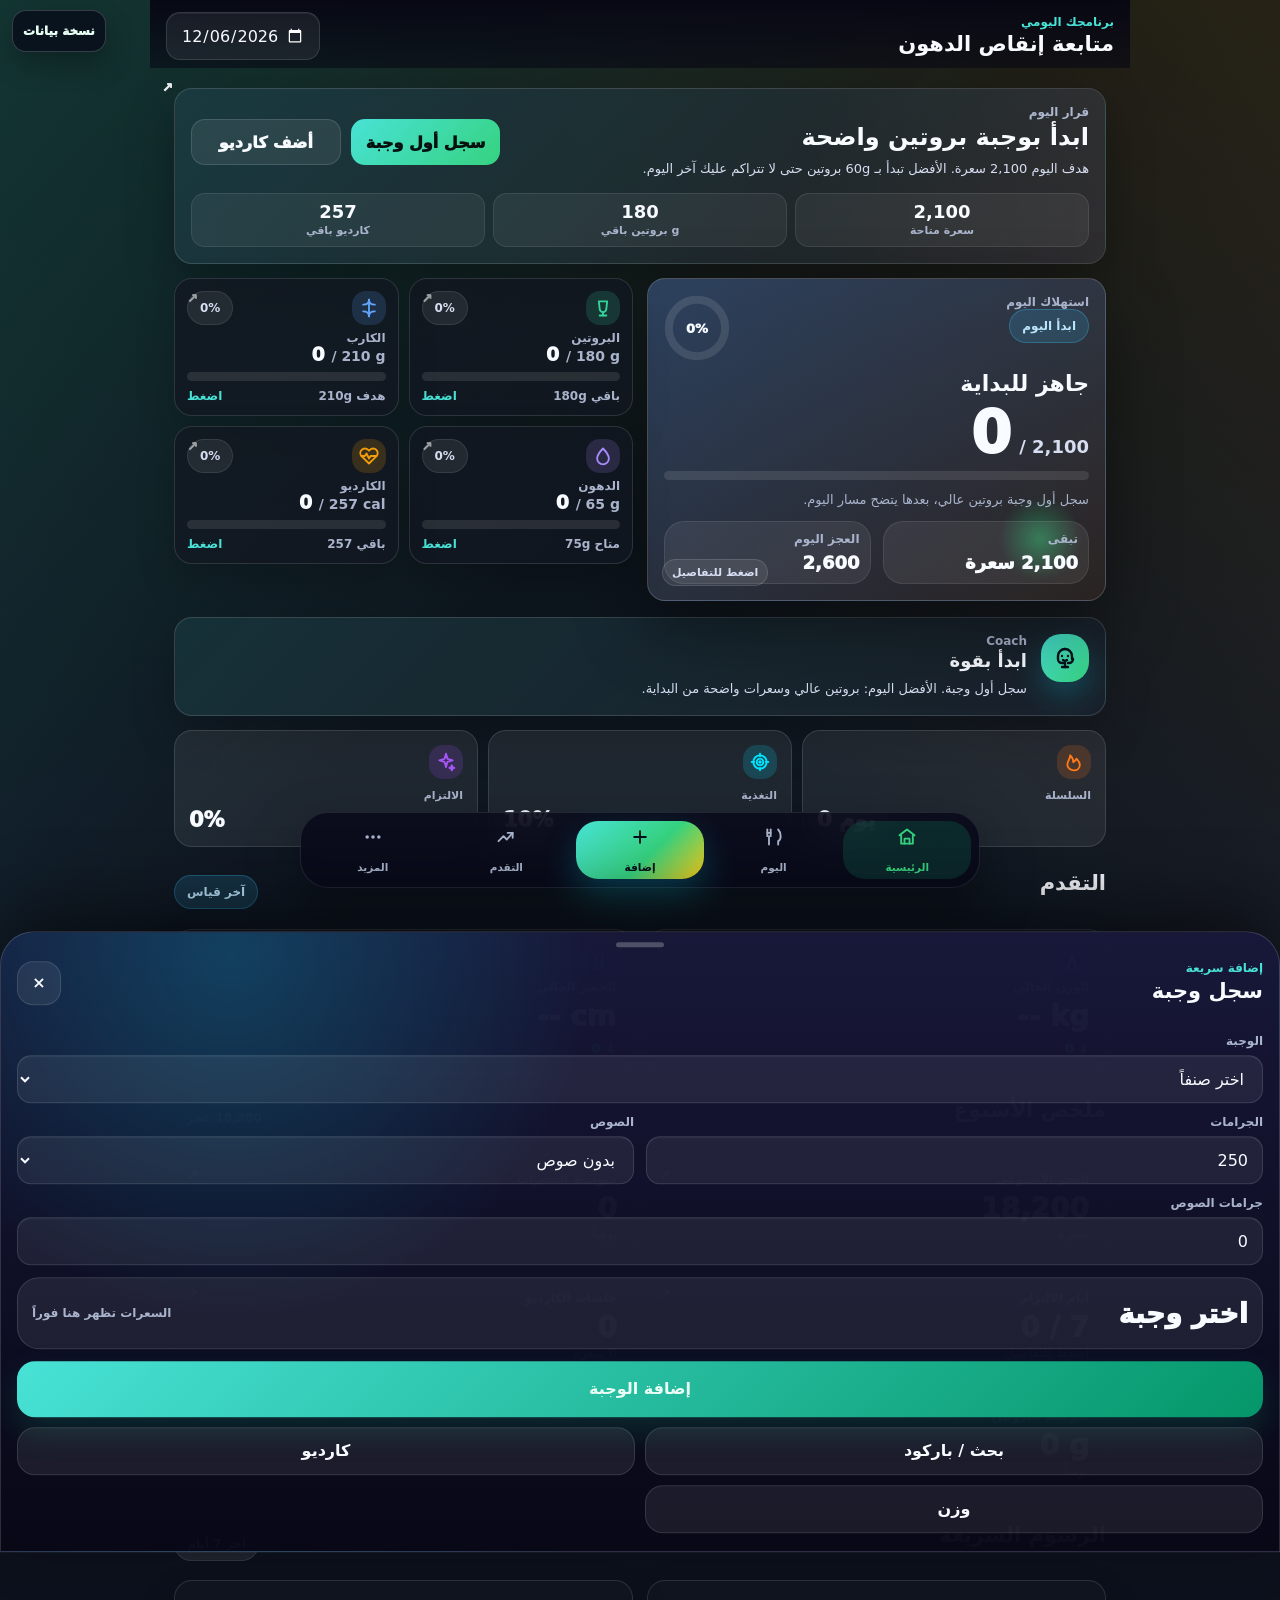
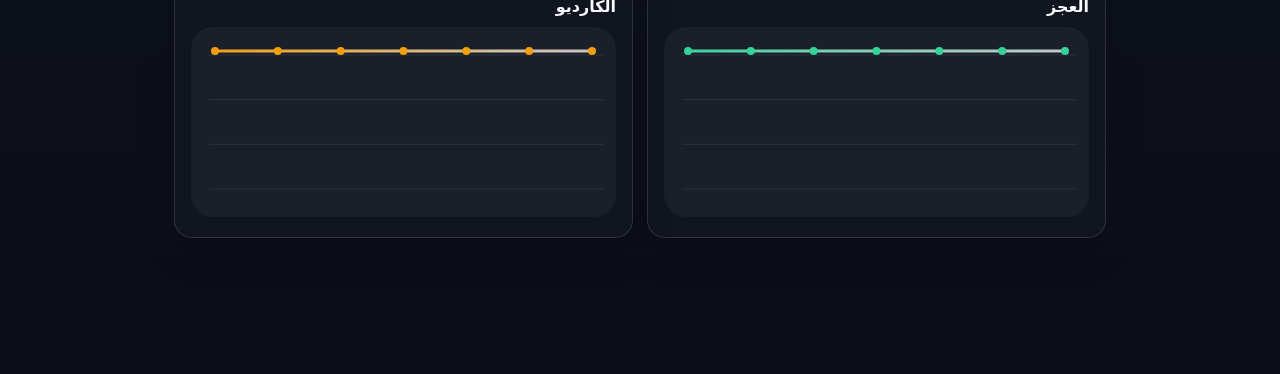
==== commit 08da8108: "Refresh daily dashboard UX" ====
--- a/index.html
+++ b/index.html
@@ -8,7 +8,7 @@
     <meta name="apple-mobile-web-app-title" content="Fat Loss Coach" />
     <title>متابعة إنقاص الدهون</title>
     <link rel="manifest" href="./manifest.webmanifest" />
-    <link rel="stylesheet" href="./styles.css?v=safe-replace-import-1" />
+    <link rel="stylesheet" href="./styles.css?v=ux-refresh-1" />
     <style>
       .emergency-export {
         position: fixed;
@@ -17,19 +17,20 @@
         z-index: 20;
         min-height: 42px;
         border: 1px solid rgba(255, 255, 255, 0.18);
-        border-radius: 999px;
-        padding: 9px 13px;
-        background: linear-gradient(135deg, #00e5ff, #22c55e);
-        color: #06111b;
+        border-radius: 14px;
+        padding: 8px 10px;
+        background: rgba(8, 13, 26, 0.82);
+        color: #e8fff4;
         font: inherit;
-        font-size: 13px;
+        font-size: 12px;
         font-weight: 950;
-        box-shadow: 0 14px 34px rgba(0, 0, 0, 0.34);
+        box-shadow: 0 12px 28px rgba(0, 0, 0, 0.28);
+        backdrop-filter: blur(18px);
       }
     </style>
   </head>
   <body>
-    <button id="emergencyExportBtn" class="emergency-export" type="button">تصدير بياناتي</button>
+    <button id="emergencyExportBtn" class="emergency-export" type="button">نسخة بيانات</button>
     <div class="app-shell">
       <header class="topbar">
         <div>
@@ -72,8 +73,8 @@
       <div class="sheet-handle"></div>
       <div class="sheet-head">
         <div>
-          <p class="eyebrow">Quick Add</p>
-          <h2>أضف وجبتك بسرعة</h2>
+          <p class="eyebrow">إضافة سريعة</p>
+          <h2>سجل وجبة</h2>
         </div>
         <button class="btn icon secondary" type="button" data-action="close-quick-add" title="إغلاق">×</button>
       </div>
@@ -93,14 +94,14 @@
           </div>
         </div>
         <div class="field">
-          <label>صوص g</label>
+            <label>جرامات الصوص</label>
           <input class="input" name="sauceGrams" type="number" min="0" step="1" value="0" />
         </div>
         <div class="quick-preview" id="quickPreview"></div>
-        <button class="btn sheet-primary" type="submit">تم، أضف الوجبة</button>
+        <button class="btn sheet-primary" type="submit">إضافة الوجبة</button>
       </form>
       <div class="sheet-shortcuts">
-        <button class="btn secondary" type="button" data-action="quick-food-search">USDA / Barcode</button>
+        <button class="btn secondary" type="button" data-action="quick-food-search">بحث / باركود</button>
         <button class="btn secondary" type="button" data-action="quick-cardio">كارديو</button>
         <button class="btn secondary" type="button" data-action="quick-weight">وزن</button>
       </div>
@@ -236,6 +237,6 @@
         }
       }).catch(() => {});
     </script>
-    <script src="./app.js?v=safe-replace-import-1"></script>
+    <script src="./app.js?v=ux-refresh-1"></script>
   </body>
 </html>
--- a/styles.css
+++ b/styles.css
@@ -1,26 +1,26 @@
 :root {
   color-scheme: dark;
-  --bg: #070714;
-  --surface: #111126;
-  --surface-2: #171735;
-  --surface-3: #20204a;
-  --card: rgba(18, 20, 48, 0.72);
-  --card-strong: rgba(20, 22, 56, 0.88);
+  --bg: #07100f;
+  --surface: #101722;
+  --surface-2: #17202c;
+  --surface-3: #20303a;
+  --card: rgba(18, 24, 34, 0.78);
+  --card-strong: rgba(18, 25, 38, 0.92);
   --ink: #f8fbff;
   --muted: #a9b4cc;
   --soft: #d7def2;
   --line: rgba(255, 255, 255, 0.12);
-  --primary: #00e5ff;
-  --primary-2: #22c55e;
-  --accent: #3b82f6;
-  --violet: #a855f7;
-  --amber: #ff7a1a;
+  --primary: #48e2d6;
+  --primary-2: #36d27f;
+  --accent: #7bb7ff;
+  --violet: #c084fc;
+  --amber: #ff9f45;
   --red: #ff3b6b;
   --good: #24f285;
   --info: #38bdf8;
   --shadow: 0 28px 70px rgba(0, 0, 0, 0.42);
-  --radius: 28px;
-  --radius-sm: 18px;
+  --radius: 18px;
+  --radius-sm: 14px;
   --space-1: 8px;
   --space-2: 16px;
   --space-3: 24px;
@@ -39,10 +39,9 @@
   margin: 0;
   min-height: 100vh;
   background:
-    radial-gradient(circle at 12% 2%, rgba(0, 229, 255, 0.32), transparent 30%),
-    radial-gradient(circle at 88% 8%, rgba(168, 85, 247, 0.28), transparent 28%),
-    radial-gradient(circle at 72% 44%, rgba(255, 122, 26, 0.15), transparent 32%),
-    linear-gradient(180deg, #070714 0%, #10102b 52%, #080817 100%);
+    linear-gradient(135deg, rgba(72, 226, 214, 0.18) 0%, transparent 34%),
+    linear-gradient(225deg, rgba(255, 159, 69, 0.13) 0%, transparent 38%),
+    linear-gradient(180deg, #07100f 0%, #101824 46%, #0b0d18 100%);
   color: var(--ink);
   font-family: Inter, ui-sans-serif, system-ui, -apple-system, BlinkMacSystemFont, "Segoe UI", Tahoma, Arial, sans-serif;
   letter-spacing: 0;
@@ -862,6 +861,354 @@
   color: var(--muted);
   font-size: 13px;
   line-height: 1.6;
+}
+
+.daily-command,
+.today-command,
+.insight-command {
+  position: relative;
+  overflow: hidden;
+  margin-bottom: 14px;
+  border: 1px solid rgba(255, 255, 255, 0.14);
+  border-radius: 18px;
+  background:
+    linear-gradient(135deg, rgba(72, 226, 214, 0.16), rgba(255, 159, 69, 0.08)),
+    rgba(16, 23, 34, 0.86);
+  box-shadow: 0 20px 48px rgba(0, 0, 0, 0.28);
+}
+
+.daily-command {
+  display: grid;
+  gap: 14px;
+  padding: 16px;
+}
+
+.daily-command::after,
+.today-command::after,
+.insight-command::after {
+  content: "";
+  position: absolute;
+  inset: 0;
+  pointer-events: none;
+  background: linear-gradient(90deg, transparent, rgba(255, 255, 255, 0.08), transparent);
+  transform: translateX(68%);
+}
+
+.daily-command.good,
+.insight-command.protein {
+  background:
+    linear-gradient(135deg, rgba(54, 210, 127, 0.18), rgba(72, 226, 214, 0.09)),
+    rgba(16, 23, 34, 0.88);
+}
+
+.daily-command.warn,
+.insight-command.fat {
+  background:
+    linear-gradient(135deg, rgba(255, 159, 69, 0.2), rgba(192, 132, 252, 0.1)),
+    rgba(16, 23, 34, 0.88);
+}
+
+.daily-command.bad {
+  background:
+    linear-gradient(135deg, rgba(255, 59, 107, 0.18), rgba(255, 159, 69, 0.1)),
+    rgba(16, 23, 34, 0.9);
+}
+
+.command-copy h2,
+.today-command h3,
+.insight-command h3 {
+  margin: 4px 0 6px;
+  font-size: 24px;
+  line-height: 1.2;
+}
+
+.command-copy p,
+.today-command p,
+.insight-command p {
+  margin: 0;
+  color: var(--soft);
+  font-size: 13px;
+  line-height: 1.65;
+}
+
+.command-actions {
+  display: grid;
+  grid-template-columns: 1fr 1fr;
+  gap: 10px;
+}
+
+.command-button {
+  min-height: 46px;
+  border: 0;
+  border-radius: 14px;
+  padding: 10px 12px;
+  background: linear-gradient(135deg, var(--primary), var(--primary-2));
+  color: #06110f;
+  font-weight: 950;
+}
+
+.command-button.secondary {
+  border: 1px solid rgba(255, 255, 255, 0.13);
+  background: rgba(255, 255, 255, 0.08);
+  color: var(--ink);
+}
+
+.command-stats,
+.today-command-grid {
+  display: grid;
+  grid-template-columns: repeat(3, minmax(0, 1fr));
+  gap: 8px;
+}
+
+.command-stats span,
+.today-command-grid span {
+  display: grid;
+  gap: 3px;
+  min-height: 54px;
+  align-content: center;
+  border: 1px solid rgba(255, 255, 255, 0.09);
+  border-radius: 14px;
+  padding: 8px;
+  background: rgba(255, 255, 255, 0.06);
+  color: var(--muted);
+  font-size: 11px;
+  font-weight: 850;
+  text-align: center;
+}
+
+.command-stats strong,
+.today-command-grid strong {
+  color: var(--ink);
+  font-size: 18px;
+  line-height: 1;
+  font-variant-numeric: tabular-nums;
+}
+
+.tap-hint {
+  position: absolute;
+  left: 14px;
+  bottom: 14px;
+  z-index: 1;
+  border: 1px solid rgba(255, 255, 255, 0.12);
+  border-radius: 999px;
+  padding: 6px 9px;
+  background: rgba(255, 255, 255, 0.08);
+  color: var(--soft);
+  font-size: 11px;
+  font-weight: 900;
+}
+
+.hero-card,
+.macro-card,
+.panel,
+.list-item,
+.mini-card,
+.chart-card,
+.score-card,
+.coach-card,
+.meal-group {
+  border-radius: 18px;
+}
+
+.hero-card {
+  min-height: 214px;
+  background:
+    linear-gradient(135deg, rgba(123, 183, 255, 0.24), rgba(255, 159, 69, 0.12)),
+    linear-gradient(180deg, rgba(20, 29, 45, 0.96), rgba(13, 18, 29, 0.96));
+}
+
+.hero-card::before {
+  display: none;
+}
+
+.hero-motivation {
+  color: var(--ink);
+  background: none;
+}
+
+.macro-card {
+  position: relative;
+  min-height: 116px;
+  outline: 1px solid transparent;
+}
+
+.macro-card::after,
+.mini-card.insight-trigger::after,
+.score-card::after {
+  content: "↗";
+  position: absolute;
+  left: 12px;
+  top: 12px;
+  color: rgba(255, 255, 255, 0.55);
+  font-size: 13px;
+  font-weight: 950;
+}
+
+.macro-card:hover,
+.score-card:hover,
+.mini-card.insight-trigger:hover {
+  outline-color: rgba(72, 226, 214, 0.32);
+}
+
+.macro-foot span:last-child {
+  color: var(--primary);
+}
+
+.coach-card {
+  background:
+    linear-gradient(135deg, rgba(72, 226, 214, 0.12), rgba(255, 255, 255, 0.04)),
+    rgba(16, 23, 34, 0.84);
+}
+
+.score-strip {
+  gap: 10px;
+}
+
+.score-card {
+  min-height: 96px;
+}
+
+.insight-command {
+  display: grid;
+  gap: 5px;
+  margin-top: 12px;
+  margin-bottom: 12px;
+  padding: 15px;
+}
+
+.insight-command strong {
+  color: #d7fff0;
+  font-size: 13px;
+  line-height: 1.55;
+}
+
+.insight-panel {
+  scroll-margin-top: 92px;
+}
+
+.insight-summary .metric-card {
+  min-height: 118px;
+  border-radius: 16px;
+}
+
+.today-command {
+  display: grid;
+  gap: 14px;
+  padding: 16px;
+}
+
+.entry-head {
+  display: flex;
+  align-items: flex-start;
+  justify-content: space-between;
+  gap: 12px;
+  margin-bottom: 14px;
+}
+
+.entry-head h3 {
+  margin: 3px 0 0;
+}
+
+.meal-main-grid,
+.cardio-main-grid {
+  display: grid;
+  grid-template-columns: 1fr;
+  gap: 12px;
+}
+
+.optional-entry {
+  margin-top: 12px;
+  border: 1px solid rgba(255, 255, 255, 0.09);
+  border-radius: 14px;
+  background: rgba(255, 255, 255, 0.045);
+}
+
+.optional-entry summary {
+  cursor: pointer;
+  padding: 12px 14px;
+  color: var(--soft);
+  font-size: 13px;
+  font-weight: 900;
+  list-style: none;
+}
+
+.optional-entry summary::-webkit-details-marker {
+  display: none;
+}
+
+.optional-entry summary::after {
+  content: "+";
+  float: left;
+  color: var(--primary-2);
+}
+
+.optional-entry[open] summary::after {
+  content: "-";
+}
+
+.optional-entry .field-grid {
+  padding: 0 12px 12px;
+}
+
+.food-preview-card {
+  display: grid;
+  gap: 8px;
+  margin-top: 12px;
+  border: 1px solid rgba(72, 226, 214, 0.2);
+  border-radius: 16px;
+  padding: 14px;
+  background: rgba(72, 226, 214, 0.08);
+}
+
+.food-preview-card > span {
+  color: var(--muted);
+  font-size: 12px;
+  font-weight: 900;
+}
+
+.food-preview-card > strong {
+  font-size: 27px;
+  line-height: 1;
+  font-weight: 950;
+}
+
+.food-preview-card div {
+  display: flex;
+  flex-wrap: wrap;
+  gap: 8px;
+}
+
+.food-preview-card b {
+  border-radius: 999px;
+  padding: 6px 9px;
+  background: rgba(255, 255, 255, 0.08);
+  color: var(--soft);
+  font-size: 12px;
+}
+
+.meal-group {
+  background: rgba(255, 255, 255, 0.035);
+}
+
+.details-card {
+  padding: 0;
+}
+
+.details-card summary {
+  min-height: 58px;
+  padding: 17px 18px;
+}
+
+.details-card[open] {
+  padding-bottom: 16px;
+}
+
+.details-card > .subform,
+.details-card > form,
+.details-card > .list,
+.details-card > input {
+  margin-right: 16px;
+  margin-left: 16px;
 }
 
 .insight-summary {
@@ -1421,6 +1768,28 @@
     align-items: start;
   }
 
+  .daily-command {
+    grid-template-columns: minmax(0, 1.3fr) minmax(220px, 0.7fr);
+    align-items: center;
+  }
+
+  .command-stats {
+    grid-column: 1 / -1;
+  }
+
+  .today-command {
+    grid-template-columns: minmax(0, 1fr) minmax(260px, 0.75fr);
+    align-items: center;
+  }
+
+  .meal-main-grid {
+    grid-template-columns: 0.8fr 1.4fr 0.7fr;
+  }
+
+  .cardio-main-grid {
+    grid-template-columns: 1.3fr 0.8fr 0.8fr;
+  }
+
   .macro-grid {
     margin-top: 0;
   }
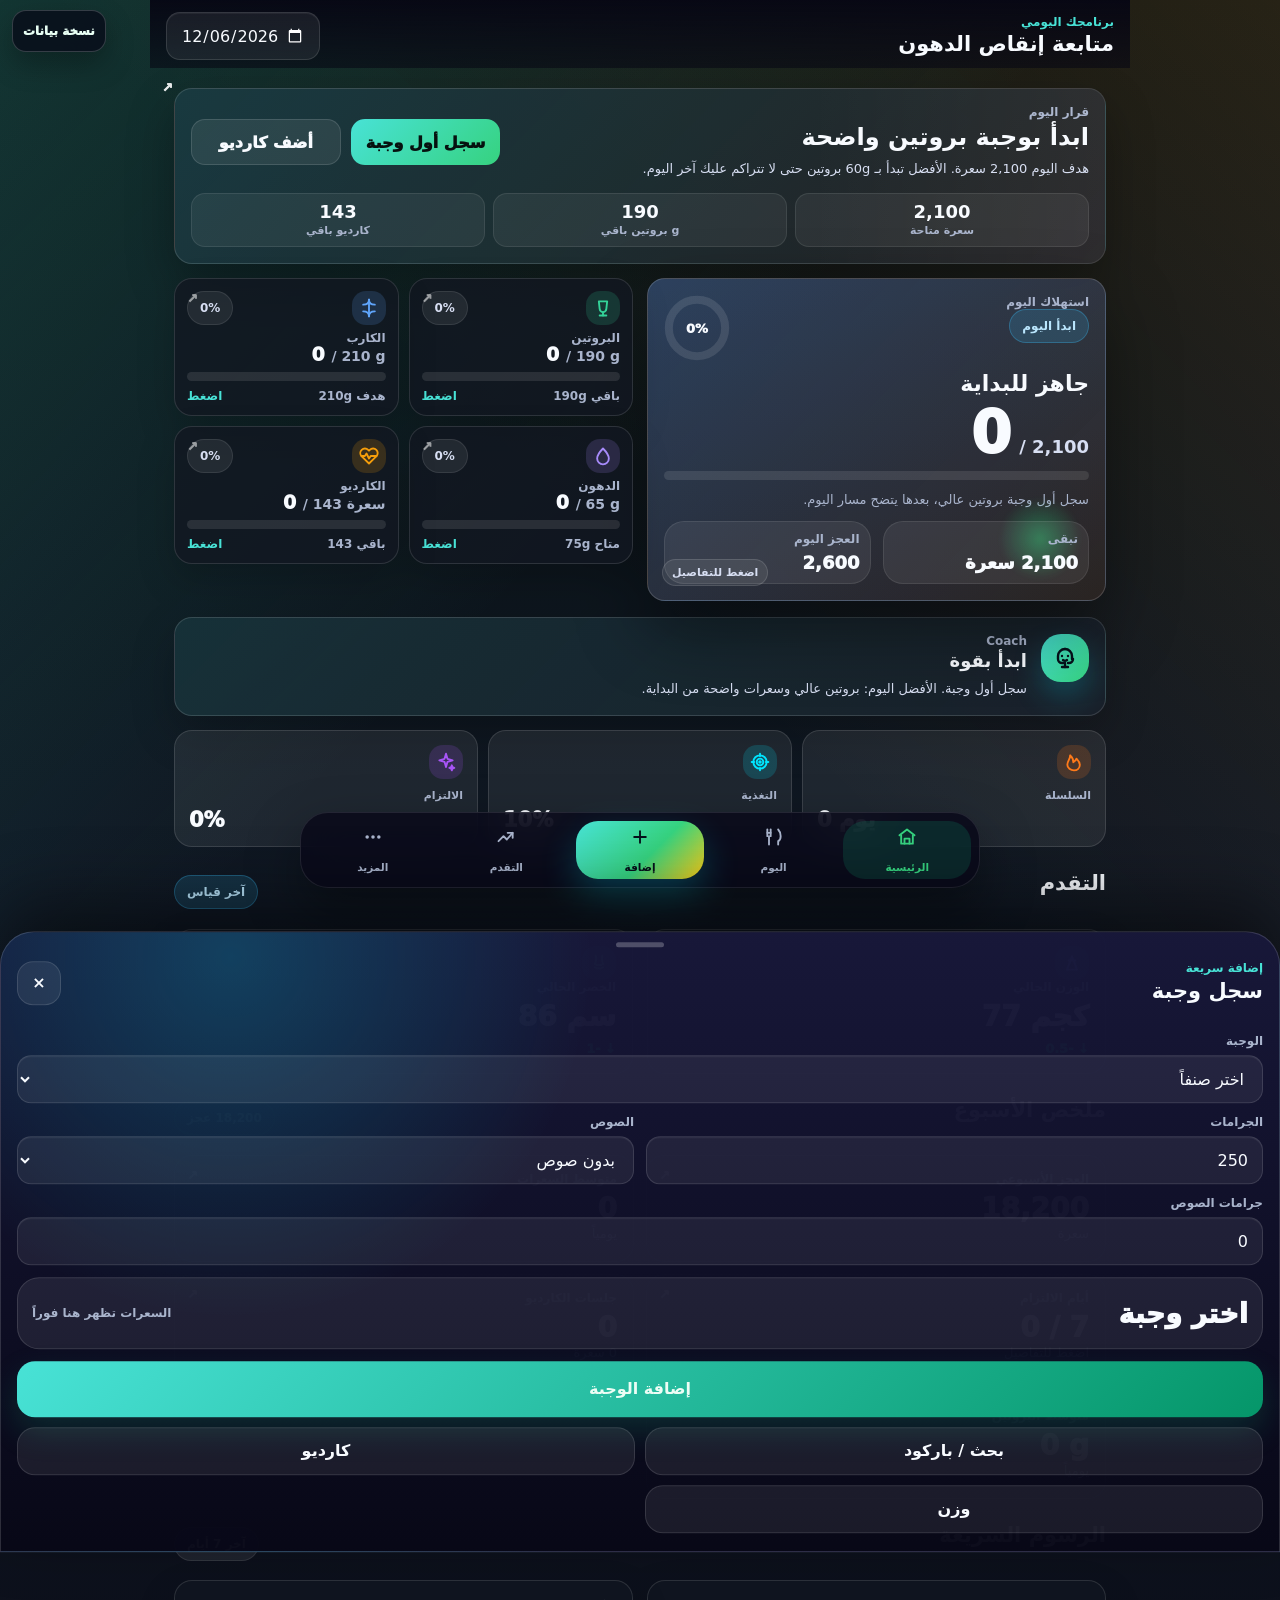
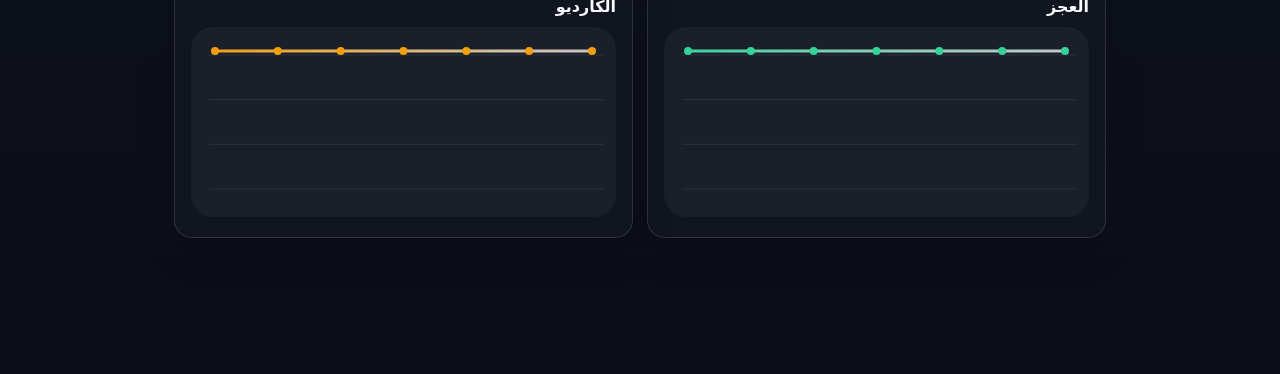
==== commit ea5e62ab: "Add bundled automatic data restore" ====
--- a/index.html
+++ b/index.html
@@ -8,7 +8,7 @@
     <meta name="apple-mobile-web-app-title" content="Fat Loss Coach" />
     <title>متابعة إنقاص الدهون</title>
     <link rel="manifest" href="./manifest.webmanifest" />
-    <link rel="stylesheet" href="./styles.css?v=ux-refresh-1" />
+    <link rel="stylesheet" href="./styles.css?v=auto-restore-1" />
     <style>
       .emergency-export {
         position: fixed;
@@ -237,6 +237,7 @@
         }
       }).catch(() => {});
     </script>
-    <script src="./app.js?v=ux-refresh-1"></script>
+    <script src="./bundled-restore.js?v=auto-restore-1"></script>
+    <script src="./app.js?v=auto-restore-1"></script>
   </body>
 </html>
--- a/styles.css
+++ b/styles.css
@@ -865,7 +865,10 @@
 
 .daily-command,
 .today-command,
-.insight-command {
+.insight-command,
+.progress-command,
+.control-command,
+.ai-command {
   position: relative;
   overflow: hidden;
   margin-bottom: 14px;
@@ -877,7 +880,10 @@
   box-shadow: 0 20px 48px rgba(0, 0, 0, 0.28);
 }
 
-.daily-command {
+.daily-command,
+.progress-command,
+.control-command,
+.ai-command {
   display: grid;
   gap: 14px;
   padding: 16px;
@@ -885,7 +891,10 @@
 
 .daily-command::after,
 .today-command::after,
-.insight-command::after {
+.insight-command::after,
+.progress-command::after,
+.control-command::after,
+.ai-command::after {
   content: "";
   position: absolute;
   inset: 0;
@@ -916,7 +925,10 @@
 
 .command-copy h2,
 .today-command h3,
-.insight-command h3 {
+.insight-command h3,
+.progress-command h3,
+.control-command h3,
+.ai-command h3 {
   margin: 4px 0 6px;
   font-size: 24px;
   line-height: 1.2;
@@ -924,7 +936,10 @@
 
 .command-copy p,
 .today-command p,
-.insight-command p {
+.insight-command p,
+.progress-command p,
+.control-command p,
+.ai-command p {
   margin: 0;
   color: var(--soft);
   font-size: 13px;
@@ -954,14 +969,16 @@
 }
 
 .command-stats,
-.today-command-grid {
+.today-command-grid,
+.progress-command-grid {
   display: grid;
   grid-template-columns: repeat(3, minmax(0, 1fr));
   gap: 8px;
 }
 
 .command-stats span,
-.today-command-grid span {
+.today-command-grid span,
+.progress-command-grid span {
   display: grid;
   gap: 3px;
   min-height: 54px;
@@ -977,7 +994,8 @@
 }
 
 .command-stats strong,
-.today-command-grid strong {
+.today-command-grid strong,
+.progress-command-grid strong {
   color: var(--ink);
   font-size: 18px;
   line-height: 1;
@@ -1110,7 +1128,8 @@
 }
 
 .meal-main-grid,
-.cardio-main-grid {
+.cardio-main-grid,
+.progress-main-grid {
   display: grid;
   grid-template-columns: 1fr;
   gap: 12px;
@@ -1782,12 +1801,23 @@
     align-items: center;
   }
 
+  .progress-command,
+  .control-command,
+  .ai-command {
+    grid-template-columns: minmax(0, 1fr) minmax(220px, 0.65fr);
+    align-items: center;
+  }
+
   .meal-main-grid {
     grid-template-columns: 0.8fr 1.4fr 0.7fr;
   }
 
   .cardio-main-grid {
     grid-template-columns: 1.3fr 0.8fr 0.8fr;
+  }
+
+  .progress-main-grid {
+    grid-template-columns: 1fr 1fr 1fr;
   }
 
   .macro-grid {
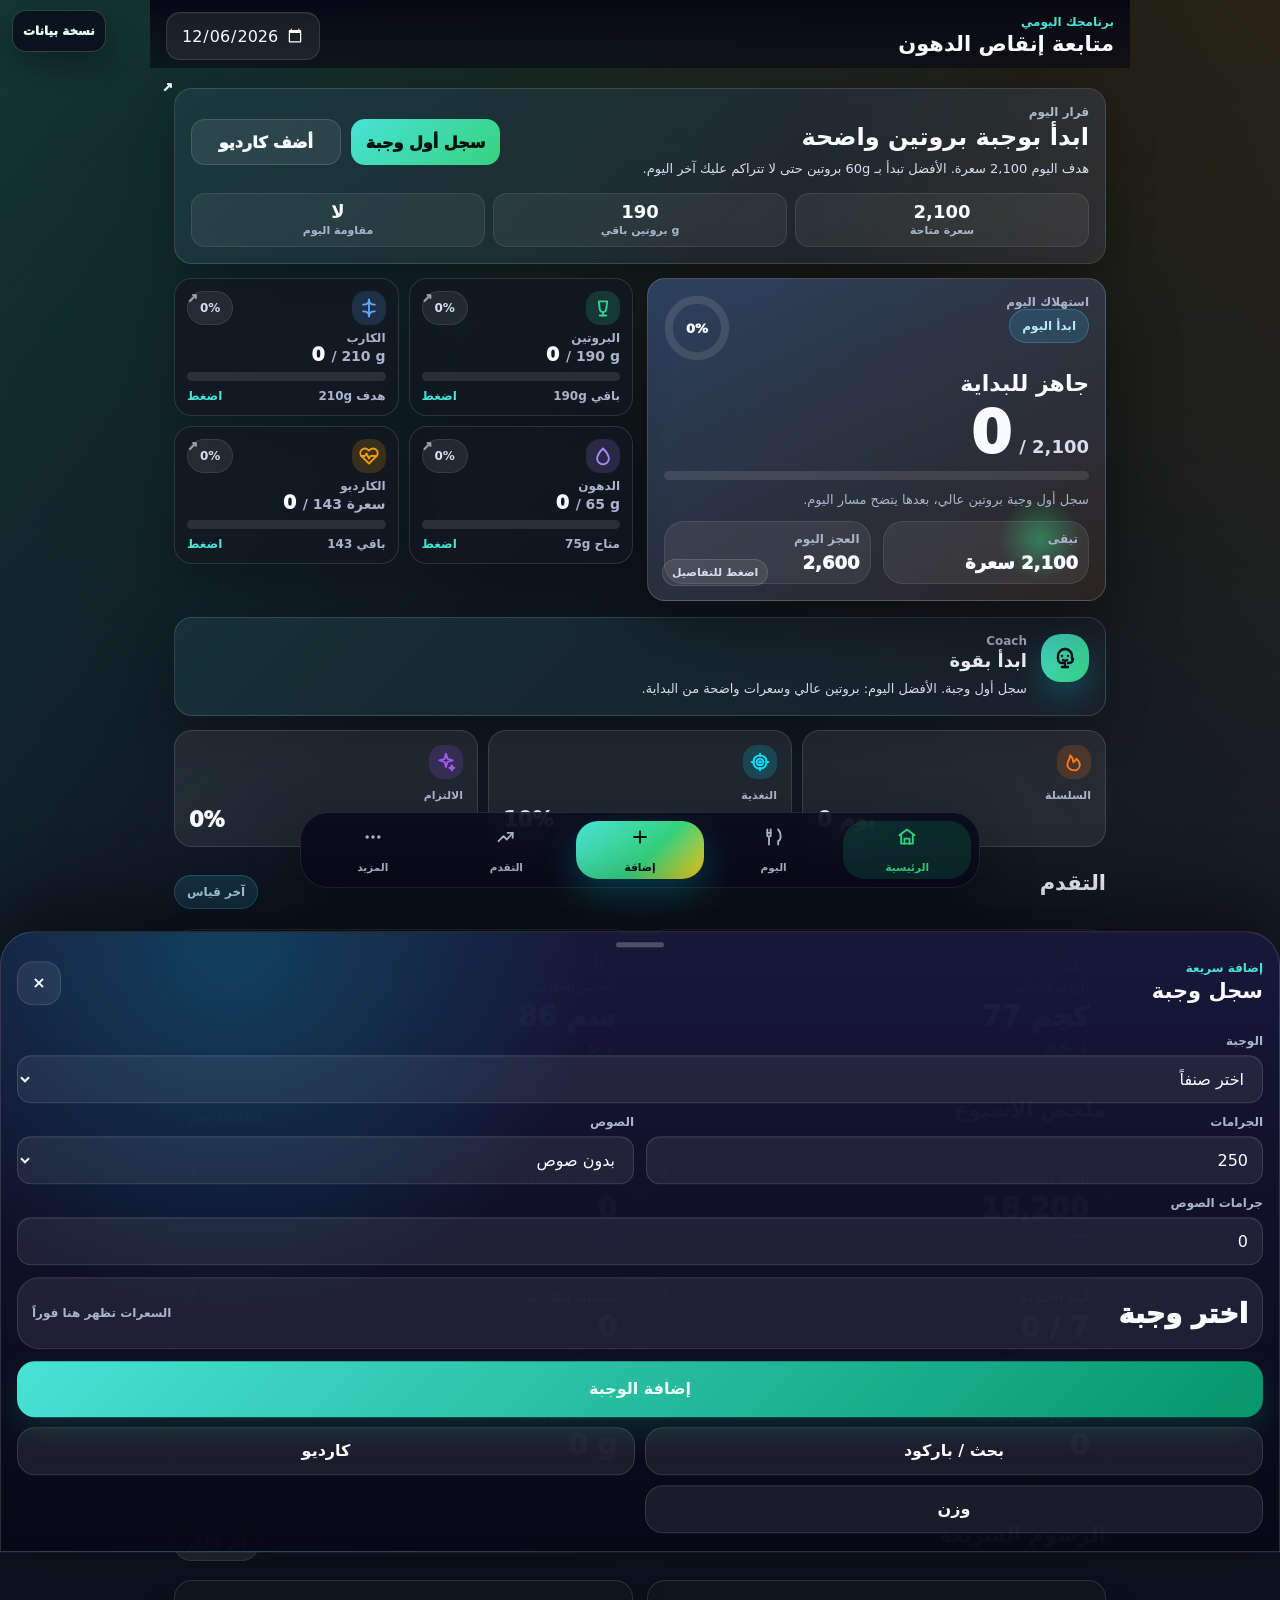
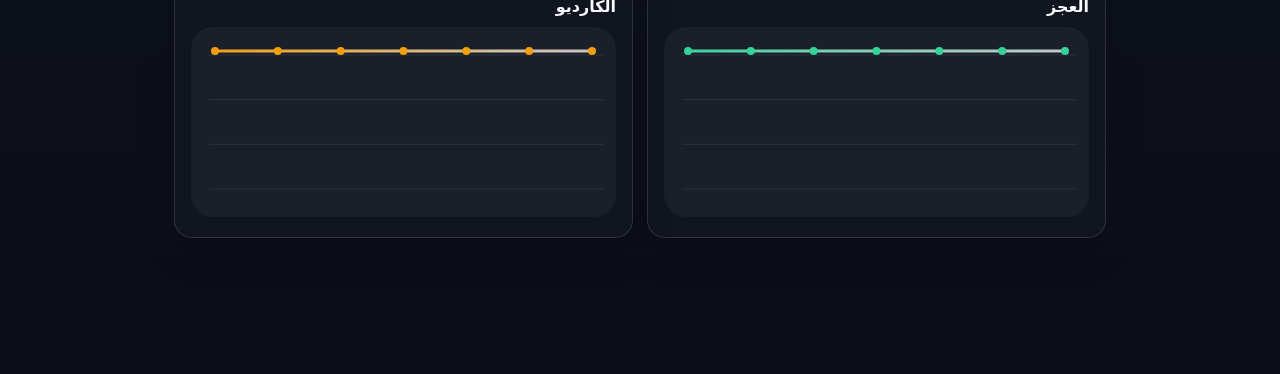
==== commit 3a2f199c: "Add resistance tracking and barcode macros" ====
--- a/index.html
+++ b/index.html
@@ -8,7 +8,7 @@
     <meta name="apple-mobile-web-app-title" content="Fat Loss Coach" />
     <title>متابعة إنقاص الدهون</title>
     <link rel="manifest" href="./manifest.webmanifest" />
-    <link rel="stylesheet" href="./styles.css?v=auto-restore-1" />
+    <link rel="stylesheet" href="./styles.css?v=coach-barcode-resistance-1" />
     <style>
       .emergency-export {
         position: fixed;
@@ -237,7 +237,7 @@
         }
       }).catch(() => {});
     </script>
-    <script src="./bundled-restore.js?v=auto-restore-1"></script>
-    <script src="./app.js?v=auto-restore-1"></script>
+    <script src="./bundled-restore.js?v=coach-barcode-resistance-1"></script>
+    <script src="./app.js?v=coach-barcode-resistance-1"></script>
   </body>
 </html>
--- a/styles.css
+++ b/styles.css
@@ -780,6 +780,14 @@
   border-radius: 16px;
 }
 
+.inline-action {
+  display: inline-flex;
+  width: auto;
+  min-height: 38px;
+  margin-top: 10px;
+  padding: 8px 12px;
+}
+
 .quick-actions {
   display: grid;
   grid-template-columns: repeat(3, minmax(0, 1fr));
@@ -1113,6 +1121,62 @@
   display: grid;
   gap: 14px;
   padding: 16px;
+}
+
+.resistance-panel {
+  display: grid;
+  grid-template-columns: 1fr;
+  gap: 14px;
+  align-items: center;
+  background:
+    linear-gradient(135deg, rgba(192, 132, 252, 0.1), rgba(72, 226, 214, 0.07)),
+    var(--card);
+}
+
+.resistance-panel.active {
+  border-color: rgba(54, 210, 127, 0.34);
+  background:
+    linear-gradient(135deg, rgba(54, 210, 127, 0.16), rgba(72, 226, 214, 0.08)),
+    var(--card);
+}
+
+.resistance-panel h3 {
+  margin: 3px 0 6px;
+}
+
+.resistance-panel p {
+  margin: 0;
+  color: var(--muted);
+  font-size: 13px;
+  line-height: 1.6;
+}
+
+.resistance-toggle {
+  display: inline-flex;
+  align-items: center;
+  justify-content: center;
+  gap: 9px;
+  min-height: 52px;
+  border: 1px solid rgba(255, 255, 255, 0.12);
+  border-radius: 16px;
+  padding: 12px 14px;
+  background: rgba(255, 255, 255, 0.07);
+  color: var(--ink);
+  font-weight: 950;
+}
+
+.resistance-toggle span {
+  display: grid;
+  place-items: center;
+  width: 28px;
+  height: 28px;
+  border-radius: 999px;
+  background: rgba(255, 255, 255, 0.09);
+}
+
+.resistance-toggle.active {
+  background: linear-gradient(135deg, var(--primary), var(--primary-2));
+  color: #06110f;
 }
 
 .entry-head {
@@ -1801,6 +1865,10 @@
     align-items: center;
   }
 
+  .resistance-panel {
+    grid-template-columns: minmax(0, 1fr) auto;
+  }
+
   .progress-command,
   .control-command,
   .ai-command {
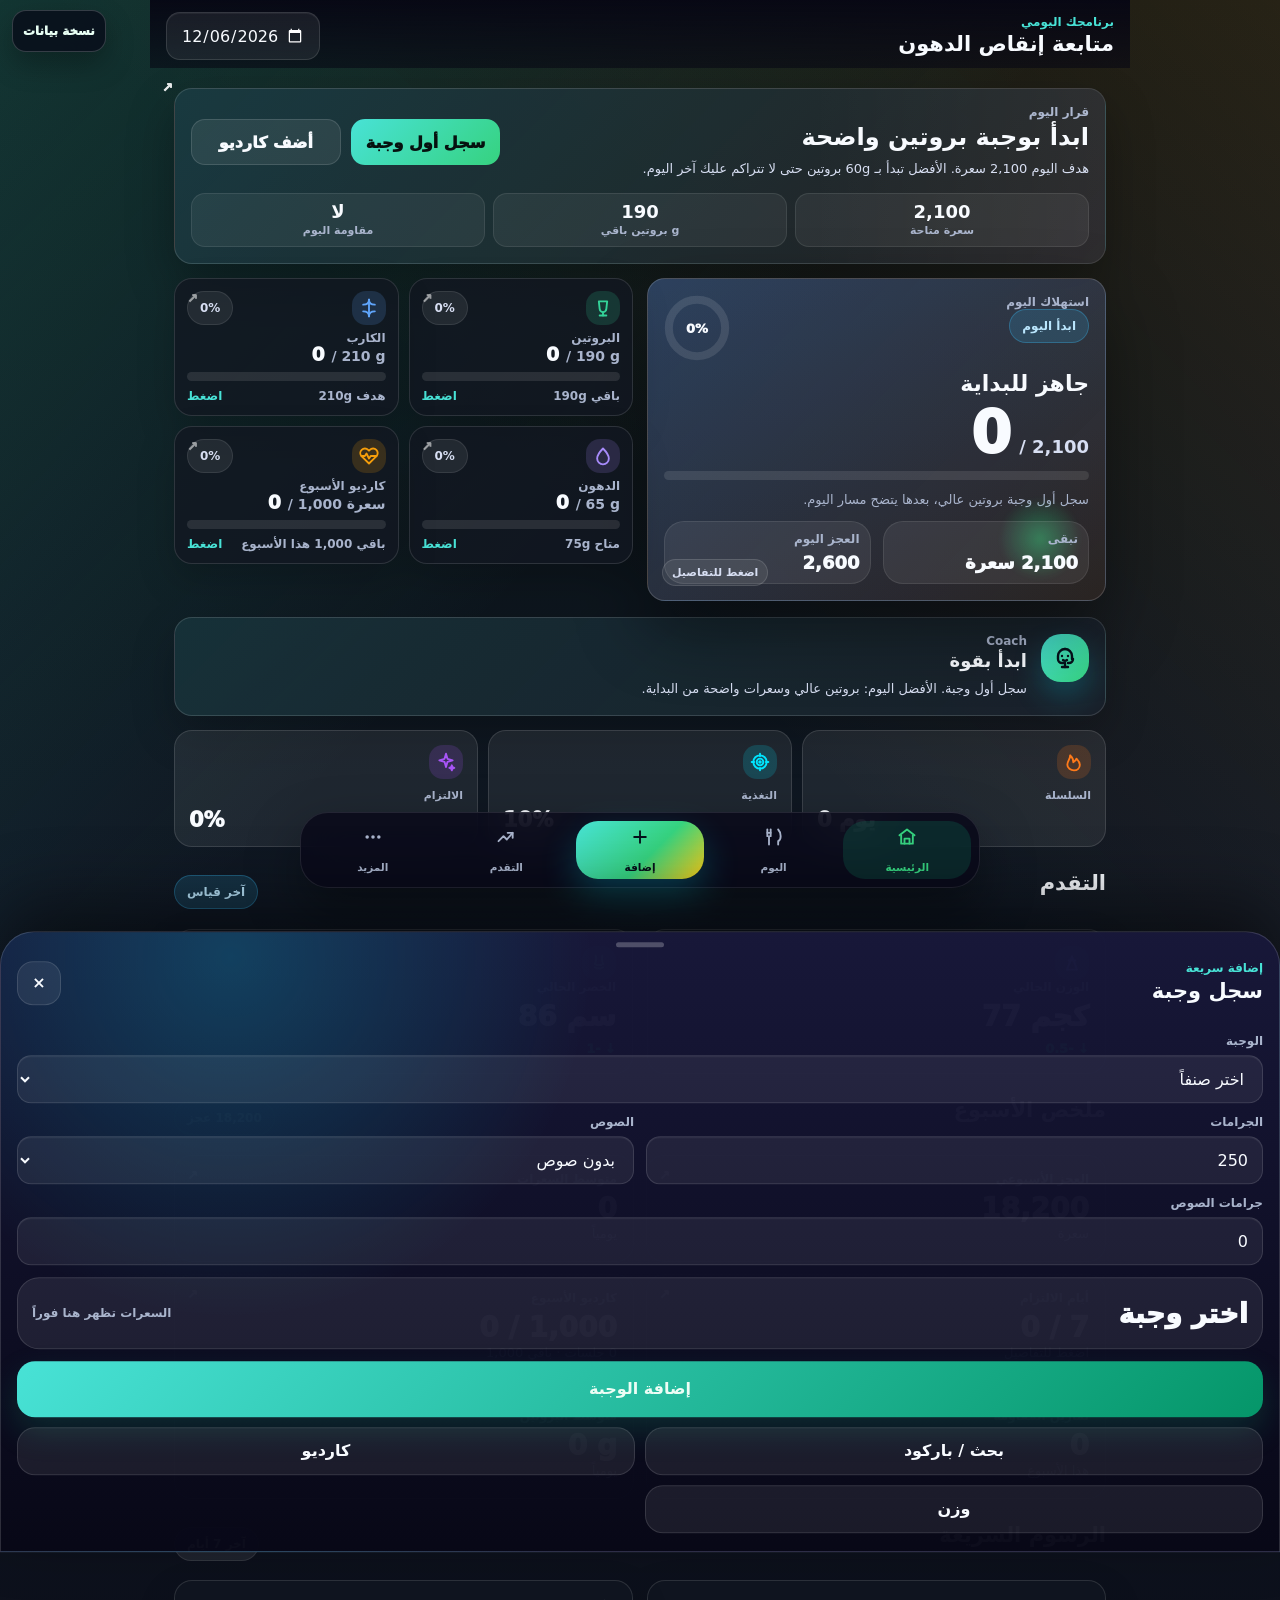
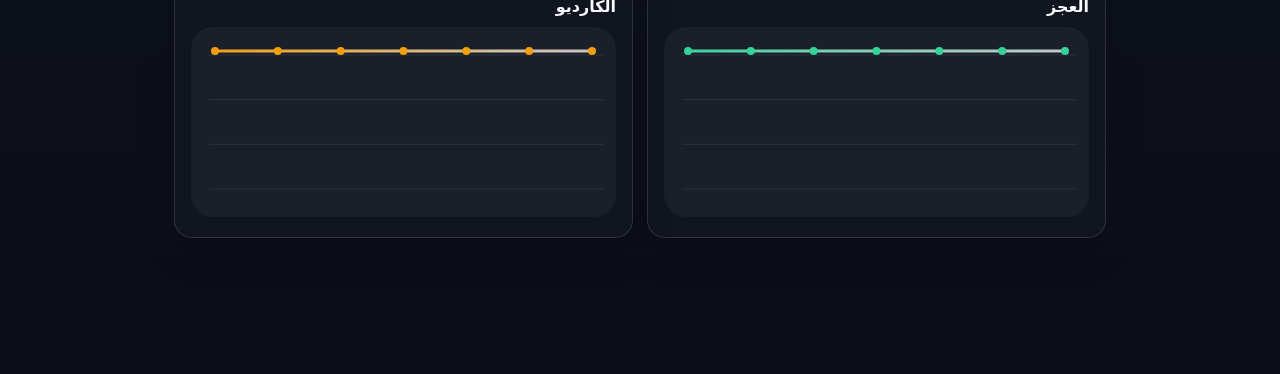
==== commit dca8b9b0: "Use weekly cardio goal on dashboard" ====
--- a/index.html
+++ b/index.html
@@ -8,7 +8,7 @@
     <meta name="apple-mobile-web-app-title" content="Fat Loss Coach" />
     <title>متابعة إنقاص الدهون</title>
     <link rel="manifest" href="./manifest.webmanifest" />
-    <link rel="stylesheet" href="./styles.css?v=coach-barcode-resistance-1" />
+    <link rel="stylesheet" href="./styles.css?v=weekly-cardio-1" />
     <style>
       .emergency-export {
         position: fixed;
@@ -137,10 +137,37 @@
           return Array.isArray(state?.[key]) ? state[key].length : 0;
         }
 
+        function countMeaningful(state) {
+          return countItems(state, "foodLogs")
+            + countItems(state, "cardioLogs")
+            + countItems(state, "resistanceLogs")
+            + countItems(state, "progressLogs")
+            + countItems(state, "savedDays")
+            + countItems(state, "meals");
+        }
+
         function buildEmergencyPayload() {
           const state = safeParse(localStorage.getItem(STORAGE_KEY));
           const settings = safeParse(localStorage.getItem(SETTINGS_KEY));
           const backups = safeParse(localStorage.getItem(BACKUP_KEY));
+          const backupSummaries = Array.isArray(backups) ? backups.map((backup, index) => {
+            const snapshot = safeParse(backup?.raw);
+            return {
+              index,
+              createdAt: backup?.createdAt || null,
+              counts: {
+                foods: countItems(snapshot, "foods"),
+                sauces: countItems(snapshot, "sauces"),
+                meals: countItems(snapshot, "meals"),
+                foodLogs: countItems(snapshot, "foodLogs"),
+                cardioLogs: countItems(snapshot, "cardioLogs"),
+                resistanceLogs: countItems(snapshot, "resistanceLogs"),
+                progressLogs: countItems(snapshot, "progressLogs"),
+                savedDays: countItems(snapshot, "savedDays")
+              },
+              meaningfulItems: countMeaningful(snapshot)
+            };
+          }) : [];
           const rawLocalStorage = {};
           for (let index = 0; index < localStorage.length; index += 1) {
             const key = localStorage.key(index);
@@ -157,12 +184,15 @@
               meals: countItems(state, "meals"),
               foodLogs: countItems(state, "foodLogs"),
               cardioLogs: countItems(state, "cardioLogs"),
+              resistanceLogs: countItems(state, "resistanceLogs"),
               progressLogs: countItems(state, "progressLogs"),
               savedDays: countItems(state, "savedDays")
             },
+            meaningfulItems: countMeaningful(state),
             state,
             settings,
             backups,
+            backupSummaries,
             rawLocalStorage
           };
         }
@@ -197,13 +227,13 @@
 
         button?.addEventListener("click", async () => {
           const payload = buildEmergencyPayload();
-          const total = payload.counts.foodLogs + payload.counts.cardioLogs + payload.counts.progressLogs + payload.counts.meals;
+          const backupTotal = payload.backupSummaries.reduce((sum, backup) => sum + backup.meaningfulItems, 0);
+          const total = payload.meaningfulItems + backupTotal + Object.keys(payload.rawLocalStorage).length;
           const text = JSON.stringify(payload, null, 2);
           const filename = `healthtrackker-emergency-${new Date().toISOString().slice(0, 10)}.json`;
 
-          if (!payload.state || total === 0) {
-            alert("هذا المكان لا يحتوي بيانات محفوظة. افتح الزر من أيقونة التطبيق التي تظهر فيها بياناتك.");
-            return;
+          if (total === 0) {
+            alert("لم أجد بيانات ظاهرة أو نسخ مخفية، لكن سأحاول تجهيز ملف فحص الآن.");
           }
 
           const file = new File([text], filename, { type: "application/json" });
@@ -237,7 +267,7 @@
         }
       }).catch(() => {});
     </script>
-    <script src="./bundled-restore.js?v=coach-barcode-resistance-1"></script>
-    <script src="./app.js?v=coach-barcode-resistance-1"></script>
+    <script src="./bundled-restore.js?v=weekly-cardio-1"></script>
+    <script src="./app.js?v=weekly-cardio-1"></script>
   </body>
 </html>
--- a/styles.css
+++ b/styles.css
@@ -857,6 +857,17 @@
   overflow-wrap: anywhere;
 }
 
+.restore-callout {
+  display: grid;
+  grid-template-columns: 1fr;
+  gap: 14px;
+  align-items: center;
+  padding: 14px;
+  border: 1px solid rgba(48, 213, 183, 0.38);
+  border-radius: var(--radius);
+  background: linear-gradient(135deg, rgba(48, 213, 183, 0.14), rgba(53, 122, 255, 0.09));
+}
+
 .meal-macros {
   display: flex;
   flex-wrap: wrap;
@@ -1869,6 +1880,10 @@
     grid-template-columns: minmax(0, 1fr) auto;
   }
 
+  .restore-callout {
+    grid-template-columns: minmax(0, 1fr) auto;
+  }
+
   .progress-command,
   .control-command,
   .ai-command {
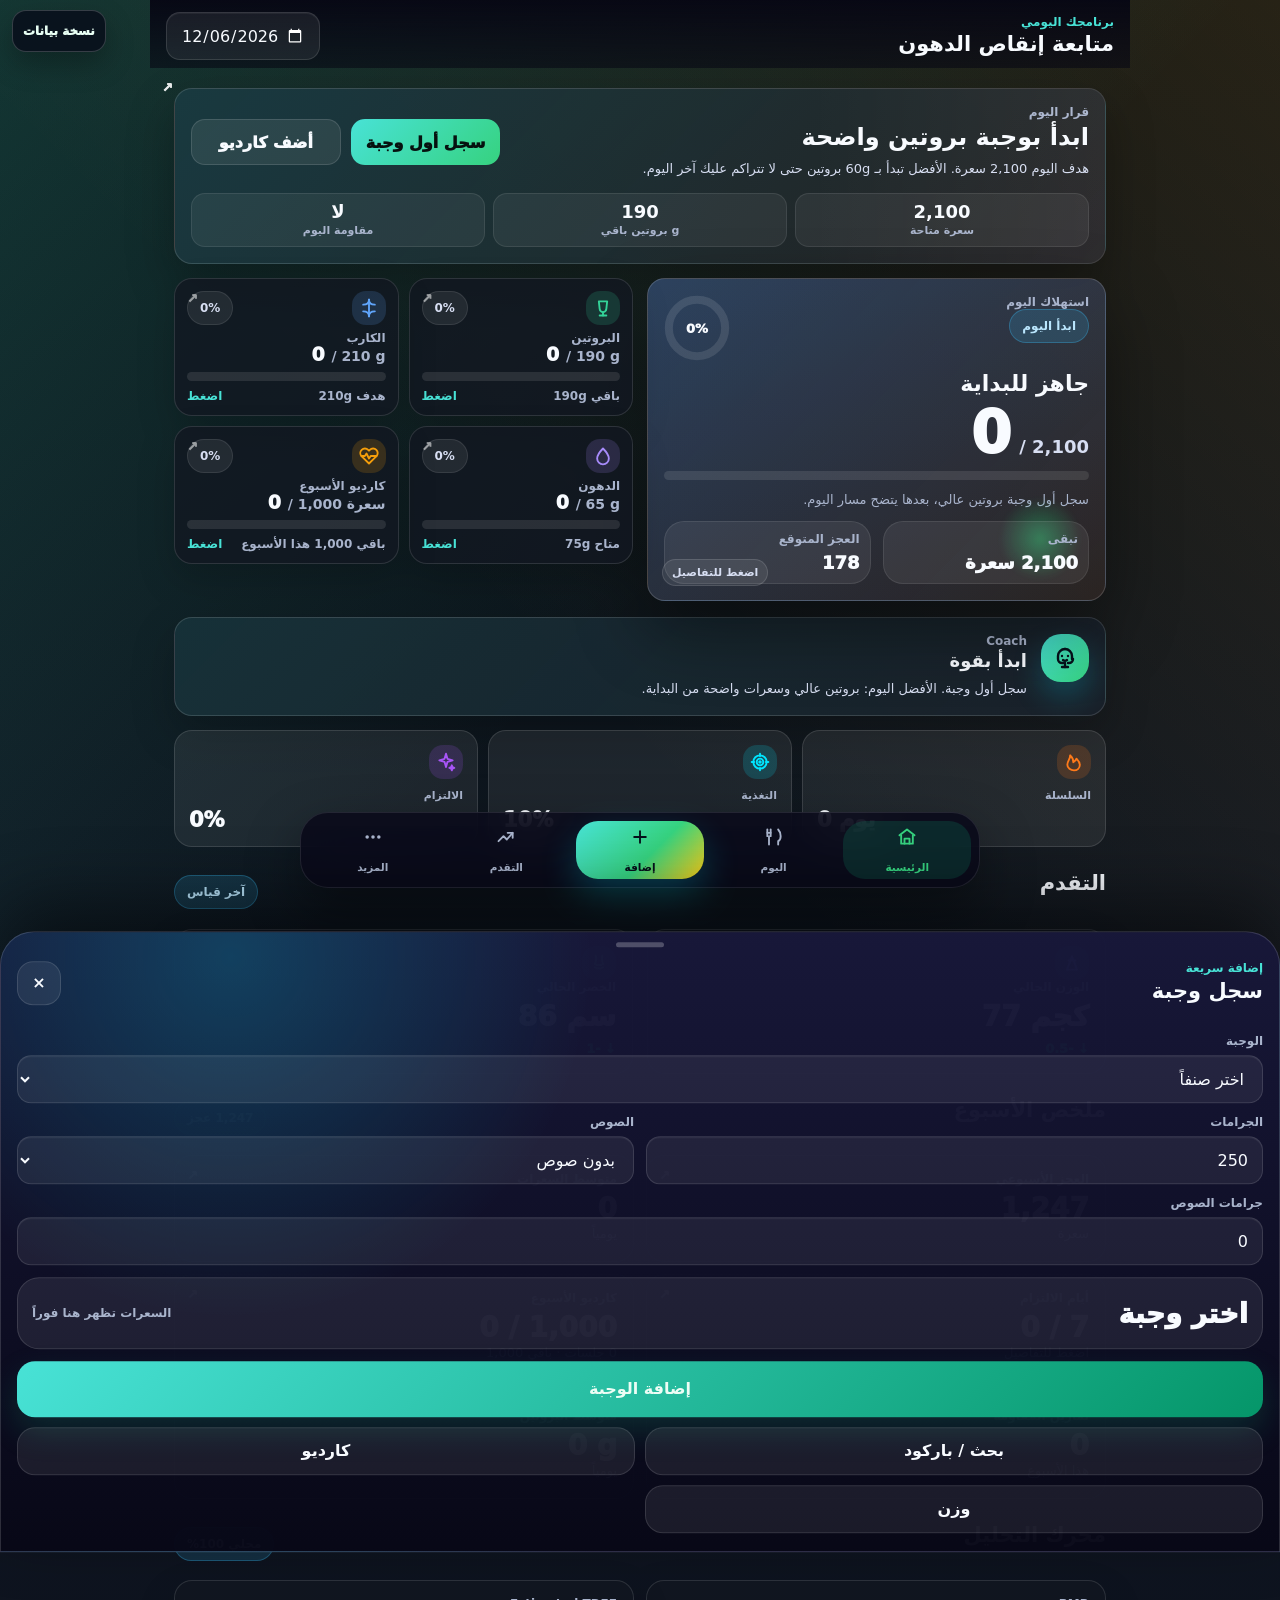
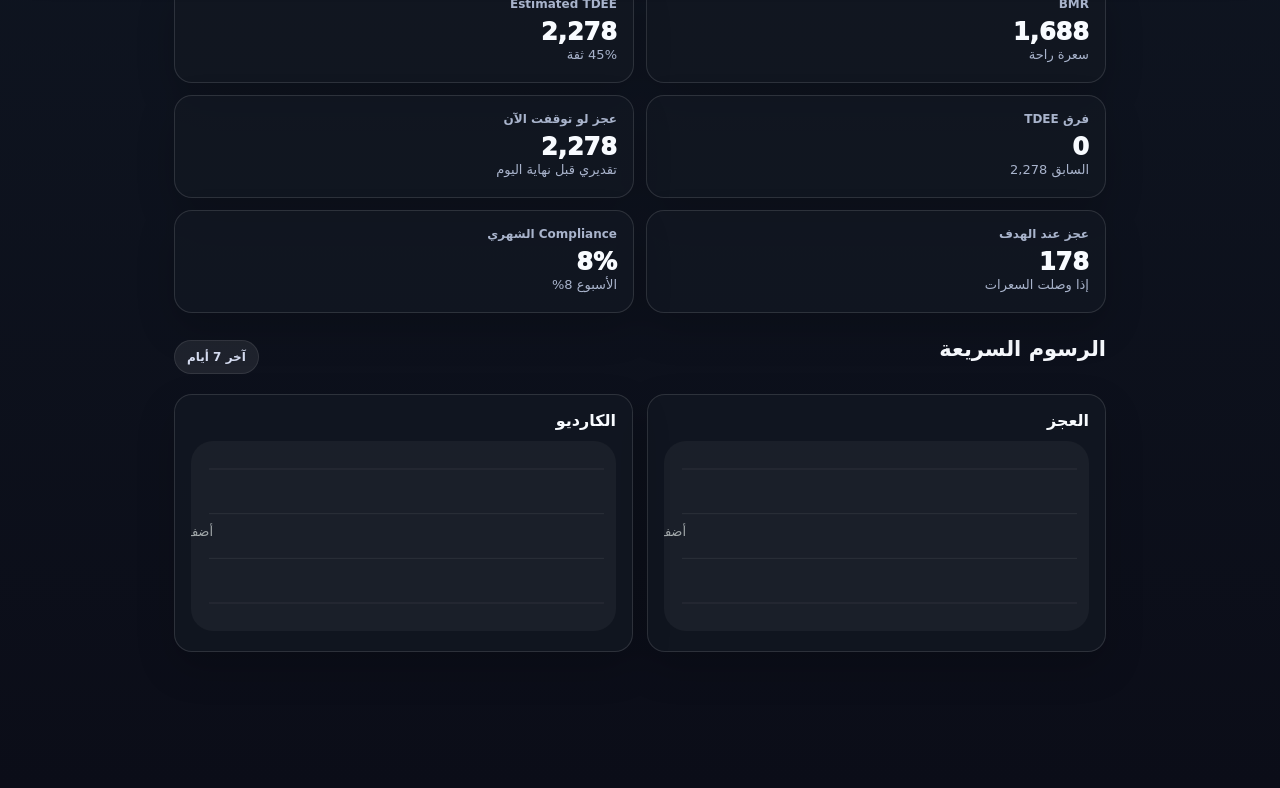
==== commit 4d4c7390: "Add nutrition analytics engine" ====
--- a/index.html
+++ b/index.html
@@ -8,7 +8,7 @@
     <meta name="apple-mobile-web-app-title" content="Fat Loss Coach" />
     <title>متابعة إنقاص الدهون</title>
     <link rel="manifest" href="./manifest.webmanifest" />
-    <link rel="stylesheet" href="./styles.css?v=weekly-cardio-1" />
+    <link rel="stylesheet" href="./styles.css?v=analytics-engine-1" />
     <style>
       .emergency-export {
         position: fixed;
@@ -115,9 +115,13 @@
       </article>
     </template>
 
-    <script src="./services/usda.service.js"></script>
-    <script src="./services/barcode.service.js"></script>
-    <script src="./services/openai.service.js"></script>
+    <script src="./engines/calculation-engine.js?v=analytics-engine-1"></script>
+    <script src="./engines/storage-engine.js?v=analytics-engine-1"></script>
+    <script src="./engines/reporting-engine.js?v=analytics-engine-1"></script>
+    <script src="./engines/ai-coaching-engine.js?v=analytics-engine-1"></script>
+    <script src="./services/usda.service.js?v=analytics-engine-1"></script>
+    <script src="./services/barcode.service.js?v=analytics-engine-1"></script>
+    <script src="./services/openai.service.js?v=analytics-engine-1"></script>
     <script>
       (function setupEmergencyExport() {
         const STORAGE_KEY = "fatLossDashboard.v1";
@@ -267,7 +271,7 @@
         }
       }).catch(() => {});
     </script>
-    <script src="./bundled-restore.js?v=weekly-cardio-1"></script>
-    <script src="./app.js?v=weekly-cardio-1"></script>
+    <script src="./bundled-restore.js?v=analytics-engine-1"></script>
+    <script src="./app.js?v=analytics-engine-1"></script>
   </body>
 </html>
--- a/styles.css
+++ b/styles.css
@@ -672,6 +672,22 @@
   min-height: 102px;
 }
 
+.metrics-grid {
+  display: grid;
+  grid-template-columns: repeat(2, minmax(0, 1fr));
+  gap: 12px;
+  margin-top: 16px;
+}
+
+.analytics-report {
+  display: grid;
+  gap: 14px;
+}
+
+.analytics-strip .mini-card strong {
+  font-size: clamp(18px, 4vw, 24px);
+}
+
 .panel {
   margin-top: var(--space-2);
   padding: var(--space-2);
@@ -1911,6 +1927,10 @@
     grid-template-columns: repeat(2, minmax(0, 1fr));
   }
 
+  .metrics-grid {
+    grid-template-columns: repeat(3, minmax(0, 1fr));
+  }
+
   .two-cols {
     grid-template-columns: repeat(2, minmax(0, 1fr));
   }
